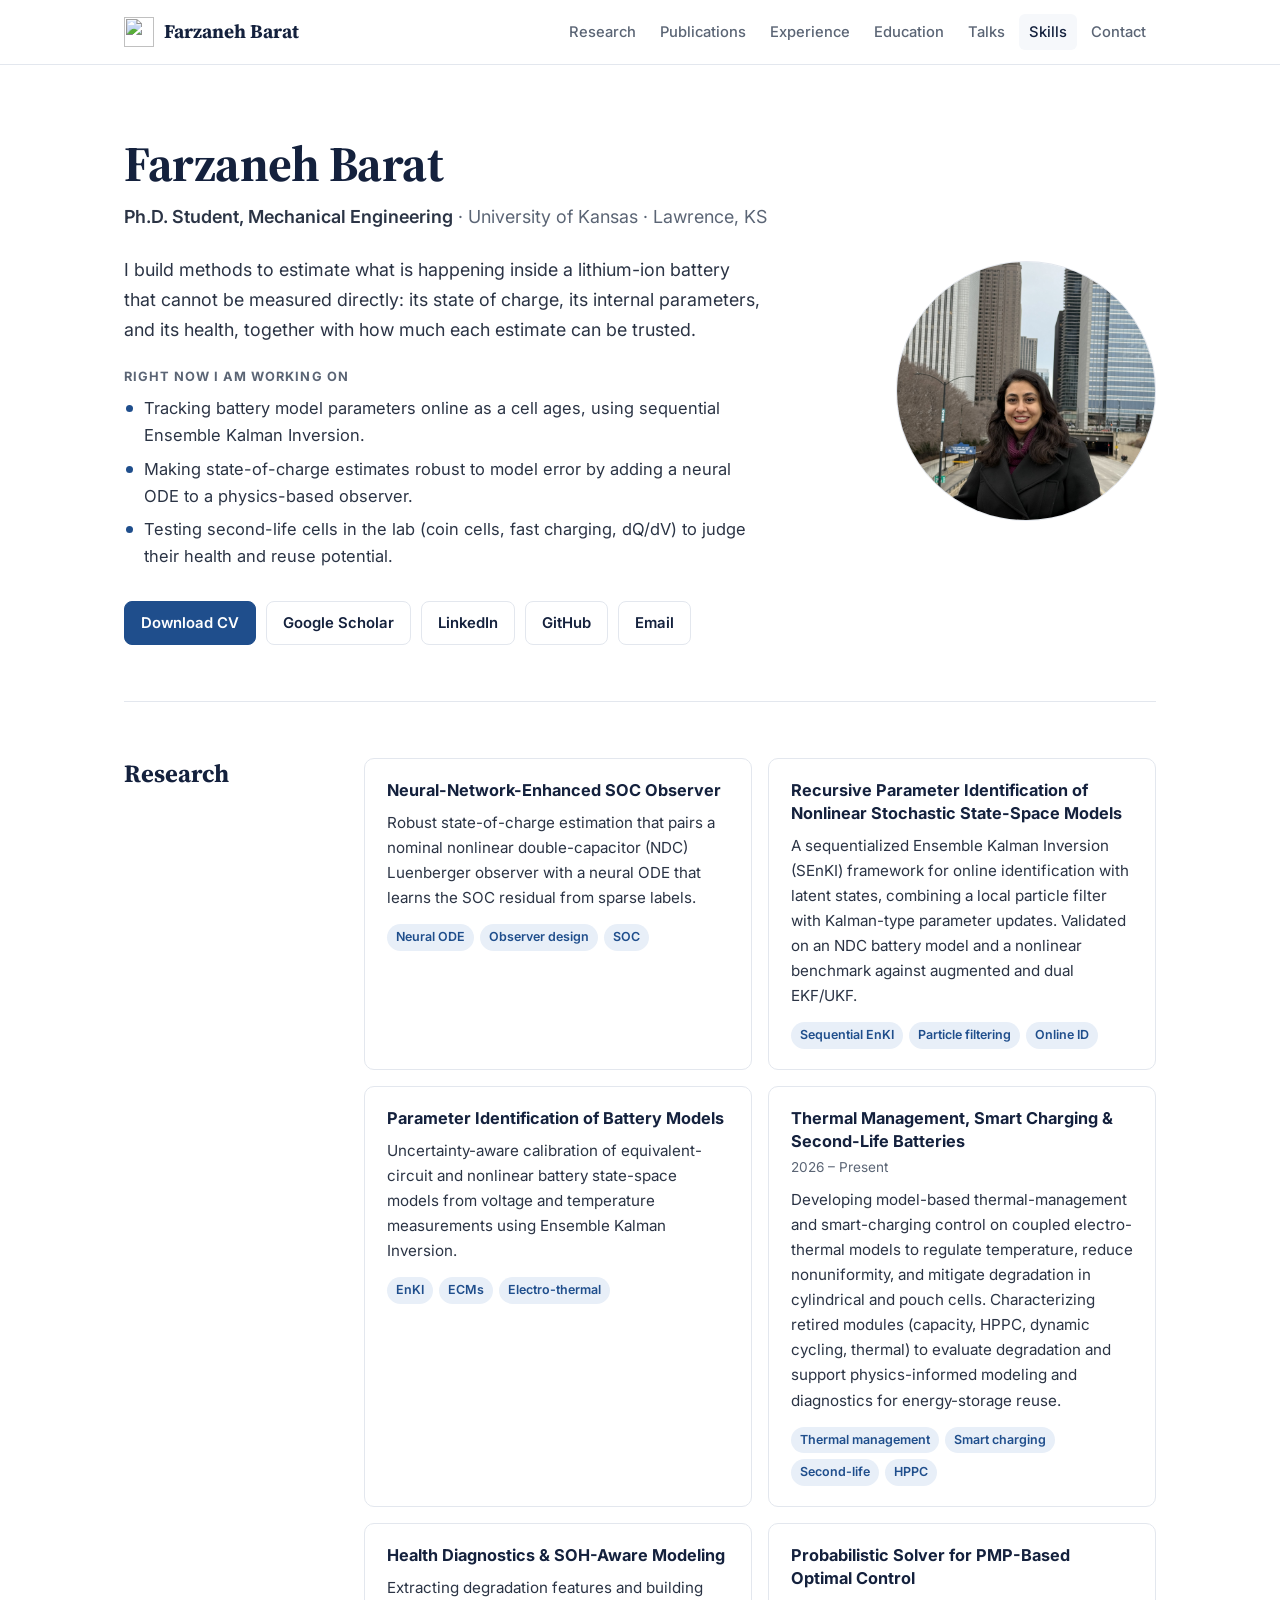
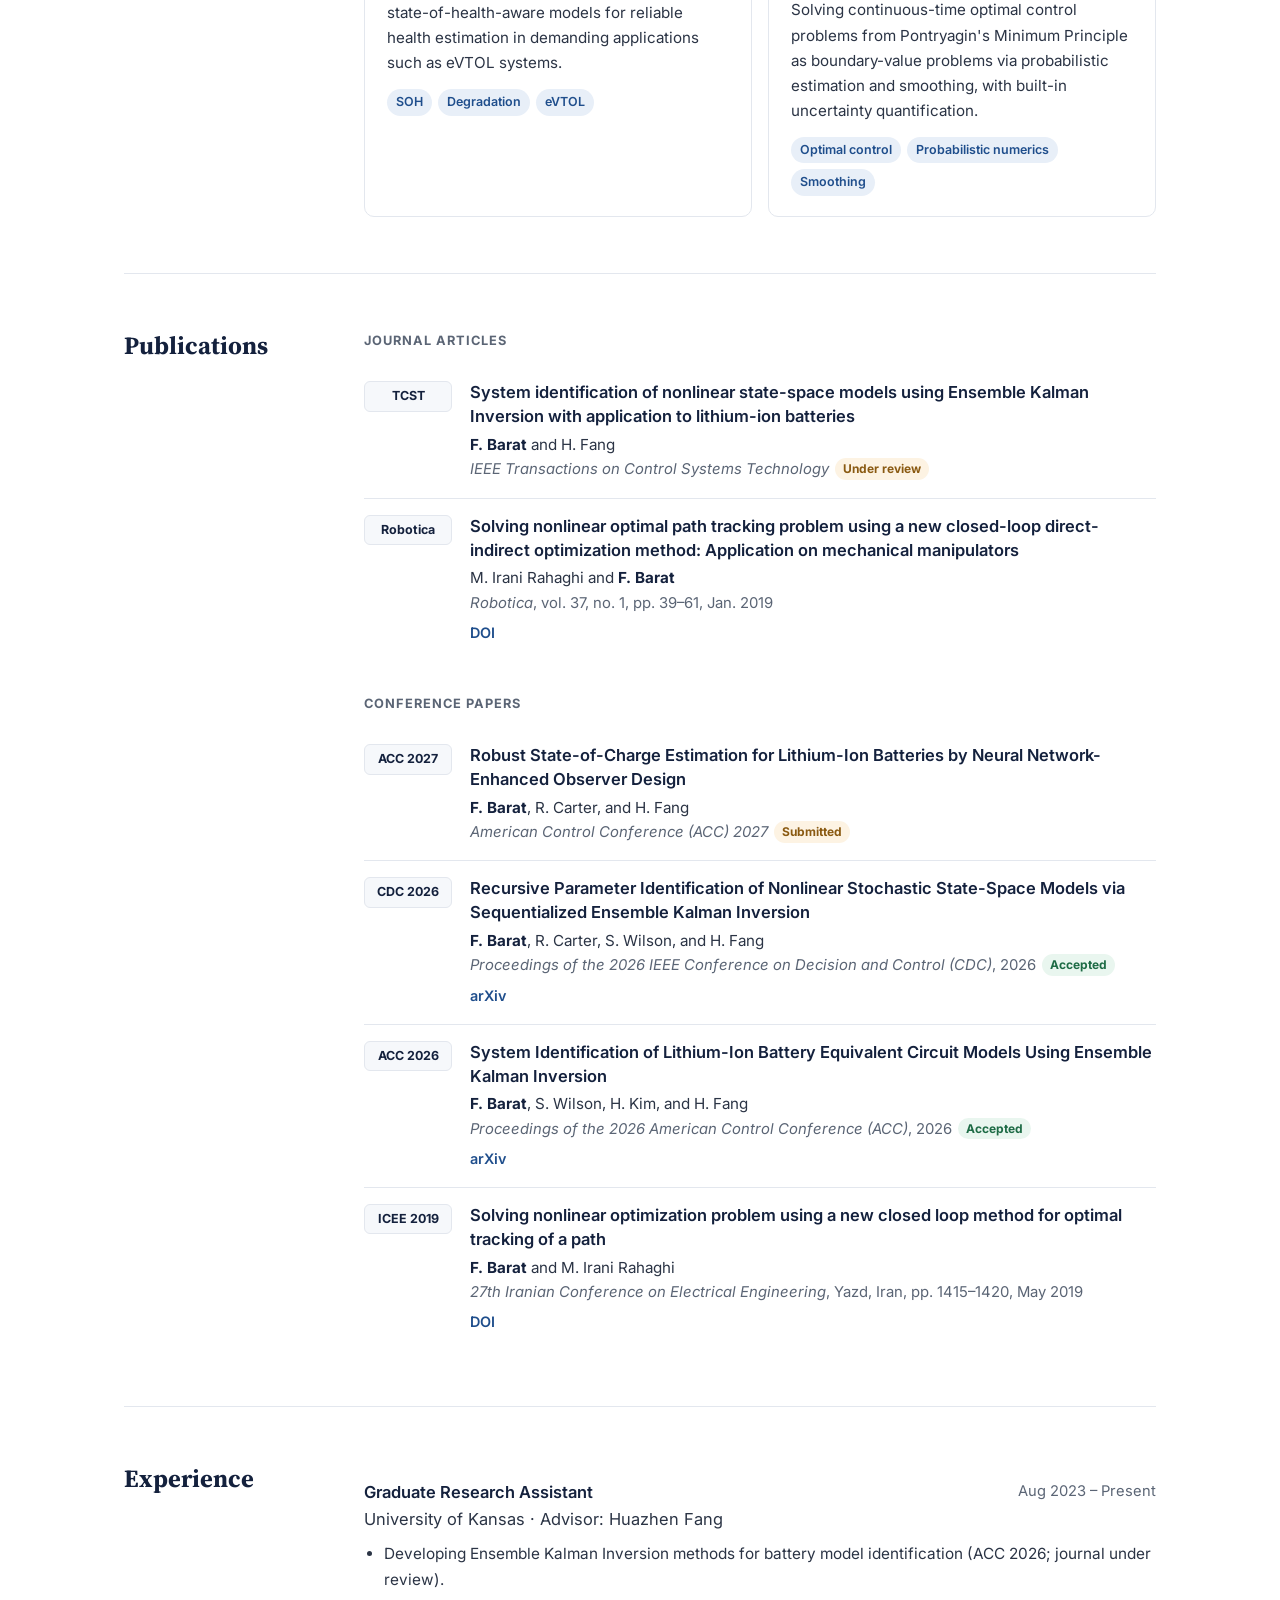
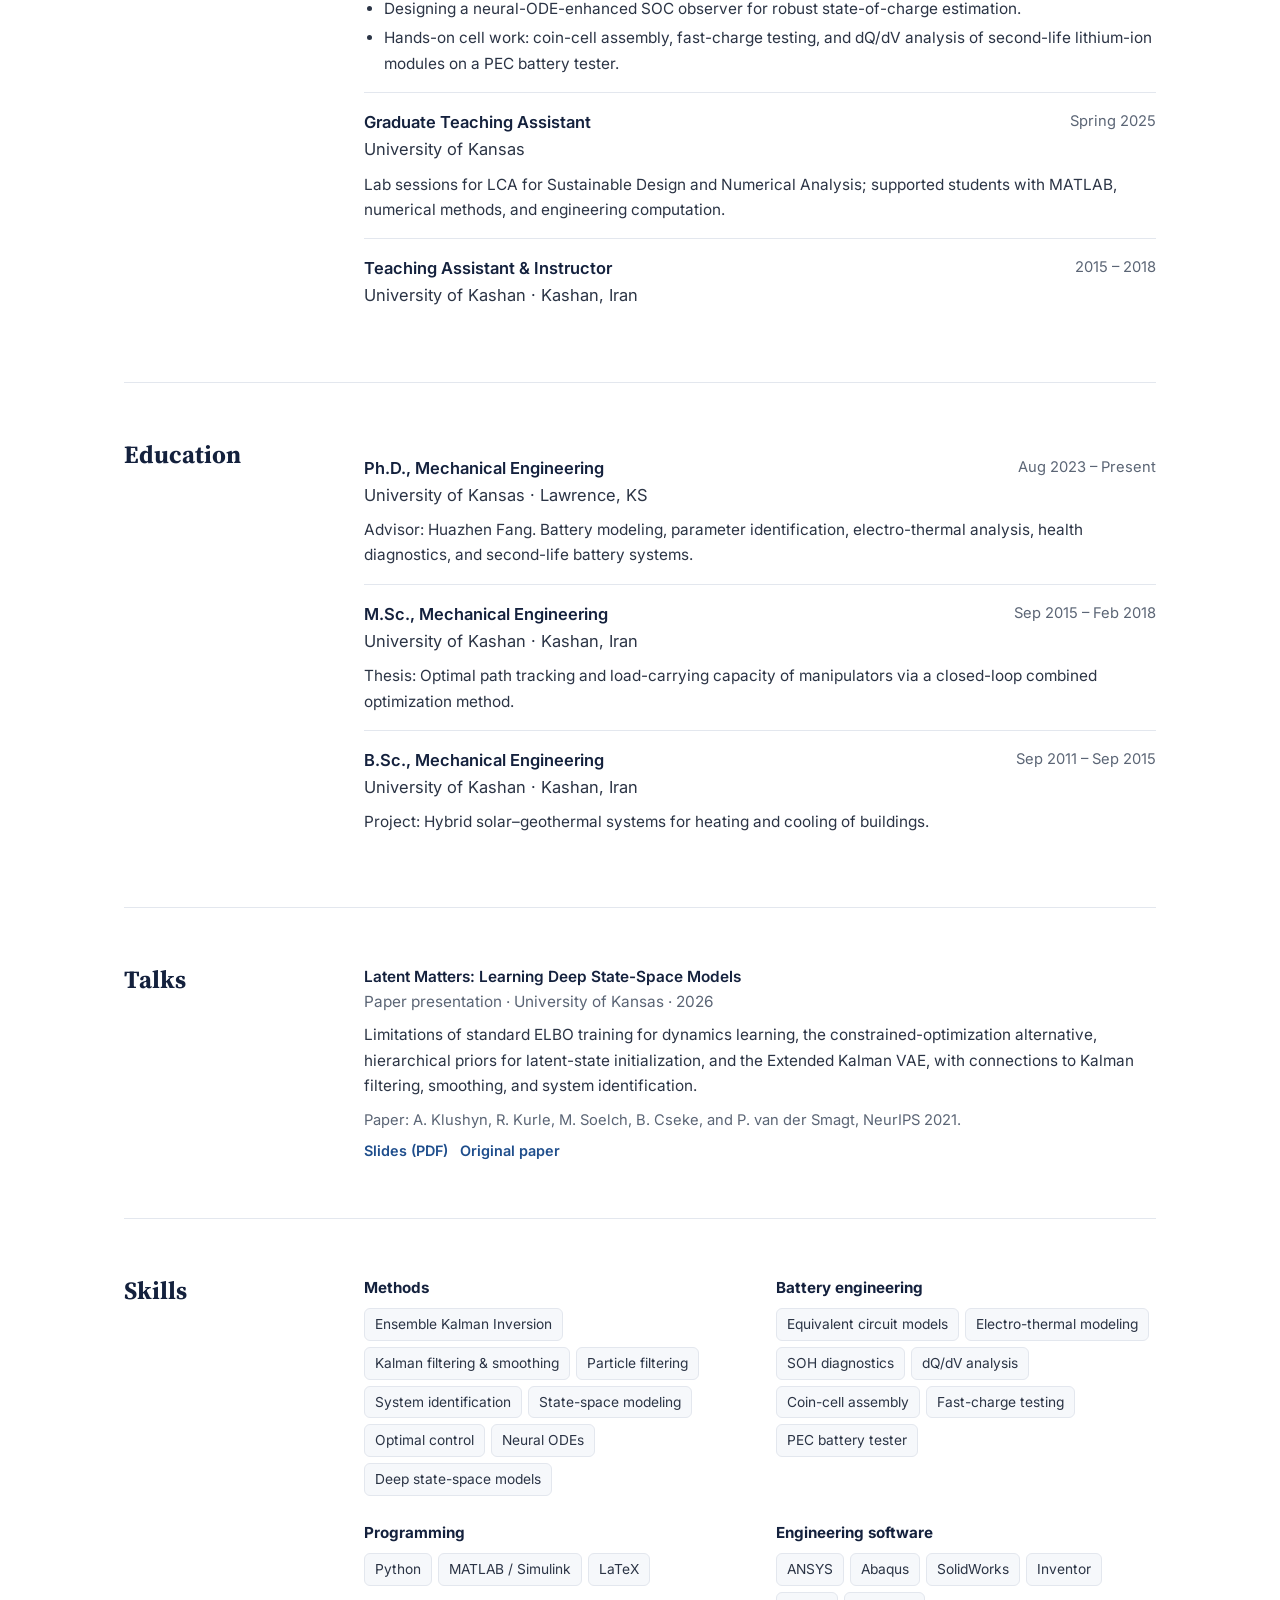
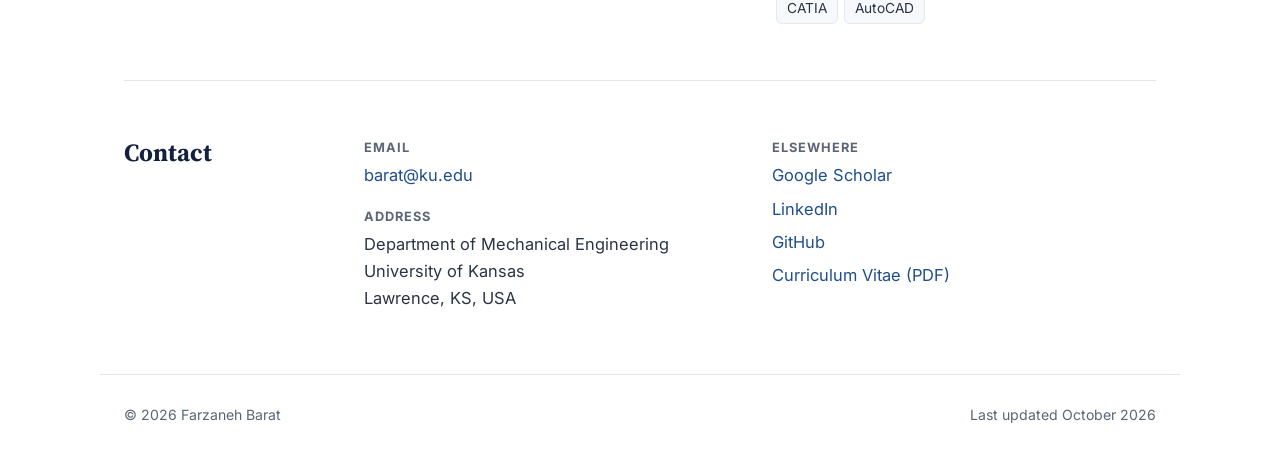
==== index.html @ 55ed9ac3 "Update index.html" ====
<!DOCTYPE html>
<html lang="en">
<head>
  <meta charset="UTF-8" />
  <meta name="viewport" content="width=device-width, initial-scale=1.0" />
  <title>Farzaneh Barat | Battery Modeling & Probabilistic Estimation</title>
  <meta name="description" content="Farzaneh Barat is a Ph.D. student in Mechanical Engineering at the University of Kansas working on uncertainty-aware modeling, parameter identification, and health diagnostics for lithium-ion batteries." />
  <link rel="canonical" href="https://farzanehbarat.github.io/" />
  <link rel="icon" type="image/svg+xml" href="assets/logo.svg" />
  <link rel="apple-touch-icon" href="assets/logo.svg" />

  <!-- Social preview (LinkedIn, Slack, email) -->
  <meta property="og:type" content="profile" />
  <meta property="og:title" content="Farzaneh Barat | Battery Modeling & Probabilistic Estimation" />
  <meta property="og:description" content="Ph.D. student at the University of Kansas: uncertainty-aware modeling, identification, and diagnostics for lithium-ion batteries." />
  <meta property="og:url" content="https://farzanehbarat.github.io/" />
  <meta property="og:image" content="https://farzanehbarat.github.io/assets/profile.jpg" />

  <link rel="preconnect" href="https://fonts.googleapis.com" />
  <link rel="preconnect" href="https://fonts.gstatic.com" crossorigin />
  <link href="https://fonts.googleapis.com/css2?family=Inter:wght@400;500;600;700&family=Source+Serif+4:opsz,wght@8..60,500;8..60,600;8..60,700&display=swap" rel="stylesheet" />

  <style>
    :root {
      --ink: #14213d;
      --text: #2b3445;
      --muted: #5b6575;
      --accent: #1f4e8c;
      --accent-soft: #e8eff8;
      --line: #e3e7ee;
      --soft: #f6f8fb;
      --bg: #ffffff;
      --serif: "Source Serif 4", Georgia, "Times New Roman", serif;
      --sans: "Inter", -apple-system, "Segoe UI", Roboto, Arial, sans-serif;
      --max: 1080px;
    }

    * { box-sizing: border-box; margin: 0; padding: 0; }
    html { scroll-behavior: smooth; scroll-padding-top: 76px; }
    body {
      font-family: var(--sans);
      font-size: 16.5px;
      line-height: 1.65;
      color: var(--text);
      background: var(--bg);
      -webkit-font-smoothing: antialiased;
    }
    a { color: var(--accent); text-decoration: none; }
    a:hover { text-decoration: underline; text-underline-offset: 3px; }
    img { max-width: 100%; display: block; }

    .skip-link {
      position: absolute; left: -999px; top: 8px;
      background: var(--ink); color: #fff; padding: 8px 12px; border-radius: 6px; z-index: 2000;
    }
    .skip-link:focus { left: 8px; }

    /* ---------- Header ---------- */
    .site-header {
      position: sticky; top: 0; z-index: 1000;
      background: rgba(255, 255, 255, 0.94);
      backdrop-filter: blur(8px);
      border-bottom: 1px solid var(--line);
    }
    .navbar {
      max-width: var(--max); margin: 0 auto; padding: 14px 24px;
      display: flex; align-items: center; justify-content: space-between; gap: 24px;
    }
    .brand {
      font-family: var(--serif); font-weight: 700; font-size: 1.2rem;
      color: var(--ink); white-space: nowrap;
      display: inline-flex; align-items: center; gap: 10px;
    }
    .brand:hover { text-decoration: none; }
    .nav-links { display: flex; gap: 4px; list-style: none; }
    .nav-links a {
      display: block; padding: 6px 10px; border-radius: 6px;
      color: var(--muted); font-size: 0.92rem; font-weight: 500;
    }
    .nav-links a:hover, .nav-links a.active {
      color: var(--ink); background: var(--soft); text-decoration: none;
    }

    main { max-width: var(--max); margin: 0 auto; padding: 0 24px; }

    /* ---------- Hero ---------- */
    .hero {
      display: grid; grid-template-columns: 1fr 260px; gap: 56px;
      align-items: center; padding: 72px 0 56px;
    }
    .status {
      display: inline-flex; align-items: center; gap: 8px;
      font-size: 0.85rem; font-weight: 600; color: #1d6b45;
      background: #e9f6ef; padding: 5px 12px; border-radius: 999px; margin-bottom: 20px;
    }
    .status::before {
      content: ""; width: 7px; height: 7px; border-radius: 50%; background: #2f9e64;
    }
    .hero h1 {
      font-family: var(--serif); font-size: 3.1rem; line-height: 1.1;
      color: var(--ink); font-weight: 700; letter-spacing: -0.01em;
    }
    .hero .role {
      font-size: 1.12rem; color: var(--muted); margin: 10px 0 24px;
    }
    .hero .role strong { color: var(--text); font-weight: 600; }
    .hero .lead { font-size: 1.12rem; color: var(--text); max-width: 640px; }
    .hero .lead + .lead { margin-top: 12px; }
    .now-label { margin-top: 22px; font-size: 0.8rem; font-weight: 700; text-transform: uppercase; letter-spacing: 0.08em; color: var(--muted); }
    .now { list-style: none; margin-top: 8px; max-width: 640px; }
    .now li { position: relative; padding-left: 20px; margin-top: 6px; }
    .now li::before { content: ""; position: absolute; left: 2px; top: 0.62em; width: 7px; height: 7px; border-radius: 50%; background: var(--accent); }

    .actions { display: flex; flex-wrap: wrap; gap: 10px; margin-top: 30px; }
    .btn {
      display: inline-flex; align-items: center; gap: 6px;
      padding: 9px 16px; border-radius: 8px; font-size: 0.93rem; font-weight: 600;
      border: 1px solid var(--line); color: var(--ink); background: #fff;
      transition: border-color .15s ease, background .15s ease;
    }
    .btn:hover { border-color: var(--accent); text-decoration: none; }
    .btn.primary { background: var(--accent); border-color: var(--accent); color: #fff; }
    .btn.primary:hover { background: #183f73; }

    .portrait img {
      width: 260px; height: 260px; object-fit: cover; border-radius: 50%;
      background: var(--soft); border: 1px solid var(--line);
    }

    /* ---------- Highlights (recruiter strip) ---------- */
    .highlights {
      display: grid; grid-template-columns: repeat(4, 1fr);
      border: 1px solid var(--line); border-radius: 12px; overflow: hidden;
      margin-bottom: 24px;
    }
    .highlight { padding: 20px 22px; background: var(--soft); }
    .highlight + .highlight { border-left: 1px solid var(--line); }
    .highlight .big {
      font-family: var(--serif); font-size: 1.35rem; font-weight: 700; color: var(--ink); line-height: 1.25;
    }
    .highlight .small { font-size: 0.88rem; color: var(--muted); margin-top: 4px; }

    /* ---------- Sections ---------- */
    .section {
      display: grid; grid-template-columns: 200px 1fr; gap: 40px;
      padding: 56px 0; border-top: 1px solid var(--line);
    }
    .section > h2 {
      font-family: var(--serif); font-size: 1.55rem; color: var(--ink);
      font-weight: 700; line-height: 1.25; position: sticky; top: 90px; align-self: start;
    }
    .section h3 {
      font-size: 0.8rem; font-weight: 700; text-transform: uppercase; letter-spacing: 0.08em;
      color: var(--muted); margin: 32px 0 14px;
    }
    .section h3:first-child { margin-top: 0; }

    /* Research */
    .projects { display: grid; grid-template-columns: repeat(2, 1fr); gap: 16px; }
    .project {
      border: 1px solid var(--line); border-radius: 10px; padding: 20px 22px; background: #fff;
    }
    .project h4 { font-size: 1.02rem; color: var(--ink); line-height: 1.4; margin-bottom: 8px; }
    .project p { font-size: 0.95rem; color: var(--text); }
    .project p.project-date { font-size: 0.85rem; color: var(--muted); margin: -4px 0 8px; }
    .tags { display: flex; flex-wrap: wrap; gap: 6px; margin-top: 14px; }
    .tag {
      font-size: 0.78rem; font-weight: 600; color: var(--accent);
      background: var(--accent-soft); padding: 3px 9px; border-radius: 999px;
    }

    /* Publications */
    .pubs { list-style: none; }
    .pub {
      display: grid; grid-template-columns: 88px 1fr; gap: 18px;
      padding: 16px 0; border-bottom: 1px solid var(--line);
    }
    .pub:last-child { border-bottom: none; }
    .venue-chip {
      align-self: start; text-align: center; font-size: 0.78rem; font-weight: 700;
      color: var(--ink); border: 1px solid var(--line); border-radius: 6px; padding: 4px 6px;
      background: var(--soft);
    }
    .pub-title { font-weight: 600; color: var(--ink); line-height: 1.45; }
    .pub-authors { color: var(--text); font-size: 0.95rem; margin-top: 3px; }
    .pub-authors .me { font-weight: 700; color: var(--ink); }
    .pub-venue { color: var(--muted); font-size: 0.93rem; }
    .badge {
      display: inline-block; font-size: 0.75rem; font-weight: 700; padding: 1px 8px;
      border-radius: 999px; margin-left: 6px; vertical-align: 1px;
    }
    .badge.accepted { background: #e9f6ef; color: #1d6b45; }
    .badge.review { background: #fdf3e3; color: #8a5a12; }
    .pub-links { display: flex; flex-wrap: wrap; gap: 12px; margin-top: 6px; font-size: 0.9rem; font-weight: 600; }

    /* Timeline (experience / education) */
    .entry {
      display: grid; grid-template-columns: 1fr auto; gap: 4px 24px;
      padding: 16px 0; border-bottom: 1px solid var(--line);
    }
    .entry:last-child { border-bottom: none; }
    .entry-title { font-weight: 600; color: var(--ink); }
    .entry-org { color: var(--text); }
    .entry-date { color: var(--muted); font-size: 0.92rem; white-space: nowrap; text-align: right; }
    .entry-body { grid-column: 1 / -1; color: var(--text); font-size: 0.96rem; margin-top: 4px; }
    .entry-body ul { padding-left: 20px; }
    .entry-body li + li { margin-top: 4px; }

    /* Talks */
    .talk-title { font-weight: 600; color: var(--ink); }
    .talk-meta { color: var(--muted); font-size: 0.93rem; margin-bottom: 8px; }
    .talk p { font-size: 0.96rem; }
    .talk .ref { margin-top: 10px; color: var(--muted); font-size: 0.92rem; }

    /* Skills */
    .skill-groups { display: grid; grid-template-columns: repeat(2, 1fr); gap: 24px 32px; }
    .skill-groups h4 { font-size: 0.95rem; color: var(--ink); margin-bottom: 8px; }
    .chips { display: flex; flex-wrap: wrap; gap: 6px; }
    .chip {
      font-size: 0.86rem; padding: 4px 10px; border-radius: 6px;
      background: var(--soft); border: 1px solid var(--line); color: var(--text);
    }
    .awards { list-style: none; }
    .awards li { padding: 8px 0; border-bottom: 1px solid var(--line); display: flex; justify-content: space-between; gap: 16px; }
    .awards li:last-child { border-bottom: none; }
    .awards .yr { color: var(--muted); font-size: 0.92rem; white-space: nowrap; }

    /* Contact */
    .contact-grid { display: grid; grid-template-columns: repeat(2, 1fr); gap: 24px; }
    .contact-grid p { margin-bottom: 6px; }
    .label { font-size: 0.8rem; font-weight: 700; text-transform: uppercase; letter-spacing: 0.08em; color: var(--muted); display: block; margin-bottom: 4px; }

    .site-footer {
      max-width: var(--max); margin: 0 auto; padding: 28px 24px 40px;
      border-top: 1px solid var(--line); color: var(--muted); font-size: 0.88rem;
      display: flex; justify-content: space-between; flex-wrap: wrap; gap: 8px;
    }

    /* ---------- Responsive ---------- */
    @media (max-width: 900px) {
      .hero { grid-template-columns: 1fr; gap: 28px; padding: 44px 0 36px; }
      .portrait { order: -1; }
      .portrait img { width: 150px; height: 150px; }
      .hero h1 { font-size: 2.4rem; }
      .highlights { grid-template-columns: repeat(2, 1fr); }
      .highlight:nth-child(3) { border-left: none; }
      .highlight:nth-child(n+3) { border-top: 1px solid var(--line); }
      .section { grid-template-columns: 1fr; gap: 20px; padding: 44px 0; }
      .section > h2 { position: static; }
      .projects, .skill-groups, .contact-grid { grid-template-columns: 1fr; }
    }
    @media (max-width: 720px) {
      .navbar { flex-direction: column; align-items: flex-start; gap: 8px; padding: 12px 16px; }
      .nav-links { width: 100%; overflow-x: auto; scrollbar-width: none; }
      .nav-links::-webkit-scrollbar { display: none; }
      .nav-links a { white-space: nowrap; }
      main { padding: 0 16px; }
      html { scroll-padding-top: 110px; }
      .pub { grid-template-columns: 1fr; gap: 6px; }
      .venue-chip { justify-self: start; }
      .entry { grid-template-columns: 1fr; }
      .entry-date { text-align: left; }
      .highlights { grid-template-columns: 1fr; }
      .highlight + .highlight { border-left: none; border-top: 1px solid var(--line); }
    }

    @media print {
      .site-header, .actions, .skip-link { display: none; }
      .section > h2 { position: static; }
      body { font-size: 12pt; }
    }
  </style>

  <script type="application/ld+json">
  {
    "@context": "https://schema.org",
    "@type": "Person",
    "name": "Farzaneh Barat",
    "jobTitle": "Ph.D. Student in Mechanical Engineering",
    "affiliation": { "@type": "CollegeOrUniversity", "name": "University of Kansas" },
    "url": "https://farzanehbarat.github.io/",
    "email": "barat@ku.edu",
    "image": "https://farzanehbarat.github.io/assets/profile.jpg",
    "sameAs": [
      "https://github.com/farzanehbarat",
      "https://www.linkedin.com/in/farzaneh-barat-59b69525b/",
      "https://scholar.google.com/citations?hl=en&user=KrAn6_gAAAAJ"
    ],
    "knowsAbout": [
      "Lithium-ion battery modeling",
      "Parameter identification",
      "Ensemble Kalman Inversion",
      "State-space models",
      "Neural ODEs",
      "State-of-charge estimation",
      "Electro-thermal analysis",
      "Battery health diagnostics",
      "Second-life battery systems"
    ]
  }
  </script>
</head>

<body>
  <a class="skip-link" href="#main">Skip to content</a>

  <header class="site-header">
    <nav class="navbar" aria-label="Main">
      <a class="brand" href="#top"><img src="assets/logo.svg" alt="" width="30" height="30" /><span>Farzaneh Barat</span></a>
      <ul class="nav-links">
        <li><a href="#research">Research</a></li>
        <li><a href="#publications">Publications</a></li>
        <li><a href="#experience">Experience</a></li>
        <li><a href="#education">Education</a></li>
        <li><a href="#talks">Talks</a></li>
        <li><a href="#skills">Skills</a></li>
        <li><a href="#contact">Contact</a></li>
      </ul>
    </nav>
  </header>

  <main id="main">

    <!-- ================= HERO ================= -->
    <section class="hero" id="top">
      <div>

        <h1>Farzaneh Barat</h1>
        <p class="role">
          <strong>Ph.D. Student, Mechanical Engineering</strong> · University of Kansas · Lawrence, KS
        </p>

        <p class="lead">
          I build methods to estimate what is happening inside a lithium-ion battery that
          cannot be measured directly: its state of charge, its internal parameters, and its
          health, together with how much each estimate can be trusted.
        </p>
        <p class="now-label">Right now I am working on</p>
        <ul class="now">
          <li>Tracking battery model parameters online as a cell ages, using sequential Ensemble Kalman Inversion.</li>
          <li>Making state-of-charge estimates robust to model error by adding a neural ODE to a physics-based observer.</li>
          <li>Testing second-life cells in the lab (coin cells, fast charging, dQ/dV) to judge their health and reuse potential.</li>
        </ul>

        <div class="actions">
          <a class="btn primary" href="assets/CV.pdf" target="_blank" rel="noopener">Download CV</a>
          <a class="btn" href="https://scholar.google.com/citations?hl=en&user=KrAn6_gAAAAJ" target="_blank" rel="noopener">Google Scholar</a>
          <a class="btn" href="https://www.linkedin.com/in/farzaneh-barat-59b69525b/" target="_blank" rel="noopener">LinkedIn</a>
          <a class="btn" href="https://github.com/farzanehbarat" target="_blank" rel="noopener">GitHub</a>
          <a class="btn" href="mailto:barat@ku.edu">Email</a>
        </div>
      </div>

      <div class="portrait">
        <img src="assets/profile.jpg" alt="Portrait of Farzaneh Barat" width="260" height="260" />
      </div>
    </section>

    <!-- ================= RESEARCH ================= -->
    <section class="section" id="research">
      <h2>Research</h2>
      <div class="projects">
          <article class="project">
            <h4>Neural-Network-Enhanced SOC Observer</h4>
            <p>Robust state-of-charge estimation that pairs a nominal nonlinear double-capacitor (NDC) Luenberger observer with a neural ODE that learns the SOC residual from sparse labels.</p>
            <div class="tags"><span class="tag">Neural ODE</span><span class="tag">Observer design</span><span class="tag">SOC</span></div>
          </article>

          <article class="project">
            <h4>Recursive Parameter Identification of Nonlinear Stochastic State-Space Models</h4>
            <p>A sequentialized Ensemble Kalman Inversion (SEnKI) framework for online identification with latent states, combining a local particle filter with Kalman-type parameter updates. Validated on an NDC battery model and a nonlinear benchmark against augmented and dual EKF/UKF.</p>
            <div class="tags"><span class="tag">Sequential EnKI</span><span class="tag">Particle filtering</span><span class="tag">Online ID</span></div>
          </article>

          <article class="project">
            <h4>Parameter Identification of Battery Models</h4>
            <p>Uncertainty-aware calibration of equivalent-circuit and nonlinear battery state-space models from voltage and temperature measurements using Ensemble Kalman Inversion.</p>
            <div class="tags"><span class="tag">EnKI</span><span class="tag">ECMs</span><span class="tag">Electro-thermal</span></div>
          </article>

          <article class="project">
            <h4>Thermal Management, Smart Charging &amp; Second-Life Batteries</h4>
            <p class="project-date">2026 – Present</p>
            <p>Developing model-based thermal-management and smart-charging control on coupled electro-thermal models to regulate temperature, reduce nonuniformity, and mitigate degradation in cylindrical and pouch cells. Characterizing retired modules (capacity, HPPC, dynamic cycling, thermal) to evaluate degradation and support physics-informed modeling and diagnostics for energy-storage reuse.</p>
            <div class="tags"><span class="tag">Thermal management</span><span class="tag">Smart charging</span><span class="tag">Second-life</span><span class="tag">HPPC</span></div>
          </article>

          <article class="project">
            <h4>Health Diagnostics &amp; SOH-Aware Modeling</h4>
            <p>Extracting degradation features and building state-of-health-aware models for reliable health estimation in demanding applications such as eVTOL systems.</p>
            <div class="tags"><span class="tag">SOH</span><span class="tag">Degradation</span><span class="tag">eVTOL</span></div>
          </article>

          <article class="project">
            <h4>Probabilistic Solver for PMP-Based Optimal Control</h4>
            <p>Solving continuous-time optimal control problems from Pontryagin's Minimum Principle as boundary-value problems via probabilistic estimation and smoothing, with built-in uncertainty quantification.</p>
            <div class="tags"><span class="tag">Optimal control</span><span class="tag">Probabilistic numerics</span><span class="tag">Smoothing</span></div>
          </article>
      </div>
    </section>

    <!-- ================= PUBLICATIONS ================= -->
    <section class="section" id="publications">
      <h2>Publications</h2>
      <div>
        <h3>Journal articles</h3>
        <ol class="pubs">
          <li class="pub">
            <span class="venue-chip">TCST</span>
            <div>
              <p class="pub-title">System identification of nonlinear state-space models using Ensemble Kalman Inversion with application to lithium-ion batteries</p>
              <p class="pub-authors"><span class="me">F. Barat</span> and H. Fang</p>
              <p class="pub-venue"><em>IEEE Transactions on Control Systems Technology</em><span class="badge review">Under review</span></p>
            </div>
          </li>
          <li class="pub">
            <span class="venue-chip">Robotica</span>
            <div>
              <p class="pub-title">Solving nonlinear optimal path tracking problem using a new closed-loop direct-indirect optimization method: Application on mechanical manipulators</p>
              <p class="pub-authors">M. Irani Rahaghi and <span class="me">F. Barat</span></p>
              <p class="pub-venue"><em>Robotica</em>, vol. 37, no. 1, pp. 39–61, Jan. 2019</p>
              <div class="pub-links"><a href="https://doi.org/10.1017/S0263574718000851" target="_blank" rel="noopener">DOI</a></div>
            </div>
          </li>
        </ol>

        <h3>Conference papers</h3>
        <ol class="pubs">
          <li class="pub">
            <span class="venue-chip">ACC 2027</span>
            <div>
              <p class="pub-title">Robust State-of-Charge Estimation for Lithium-Ion Batteries by Neural Network-Enhanced Observer Design</p>
              <p class="pub-authors"><span class="me">F. Barat</span>, R. Carter, and H. Fang</p>
              <p class="pub-venue"><em>American Control Conference (ACC) 2027</em><span class="badge review">Submitted</span></p>
            </div>
          </li>
          <li class="pub">
            <span class="venue-chip">CDC 2026</span>
            <div>
              <p class="pub-title">Recursive Parameter Identification of Nonlinear Stochastic State-Space Models via Sequentialized Ensemble Kalman Inversion</p>
              <p class="pub-authors"><span class="me">F. Barat</span>, R. Carter, S. Wilson, and H. Fang</p>
              <p class="pub-venue"><em>Proceedings of the 2026 IEEE Conference on Decision and Control (CDC)</em>, 2026<span class="badge accepted">Accepted</span></p>
              <div class="pub-links"><a href="https://arxiv.org/abs/2609.22704" target="_blank" rel="noopener">arXiv</a></div>
            </div>
          </li>
          <li class="pub">
            <span class="venue-chip">ACC 2026</span>
            <div>
              <p class="pub-title">System Identification of Lithium-Ion Battery Equivalent Circuit Models Using Ensemble Kalman Inversion</p>
              <p class="pub-authors"><span class="me">F. Barat</span>, S. Wilson, H. Kim, and H. Fang</p>
              <p class="pub-venue"><em>Proceedings of the 2026 American Control Conference (ACC)</em>, 2026<span class="badge accepted">Accepted</span></p>
              <div class="pub-links"><a href="https://arxiv.org/abs/2604.10813" target="_blank" rel="noopener">arXiv</a></div>
            </div>
          </li>
          <li class="pub">
            <span class="venue-chip">ICEE 2019</span>
            <div>
              <p class="pub-title">Solving nonlinear optimization problem using a new closed loop method for optimal tracking of a path</p>
              <p class="pub-authors"><span class="me">F. Barat</span> and M. Irani Rahaghi</p>
              <p class="pub-venue"><em>27th Iranian Conference on Electrical Engineering</em>, Yazd, Iran, pp. 1415–1420, May 2019</p>
              <div class="pub-links"><a href="https://doi.org/10.1109/KBEI.2019.8734913" target="_blank" rel="noopener">DOI</a></div>
            </div>
          </li>
        </ol>
      </div>
    </section>

    <!-- ================= EXPERIENCE ================= -->
    <section class="section" id="experience">
      <h2>Experience</h2>
      <div>
        <div class="entry">
          <div>
            <p class="entry-title">Graduate Research Assistant</p>
            <p class="entry-org">University of Kansas · Advisor: Huazhen Fang</p>
          </div>
          <p class="entry-date">Aug 2023 – Present</p>
          <div class="entry-body">
            <ul>
              <li>Developing Ensemble Kalman Inversion methods for battery model identification (ACC 2026; journal under review).</li>
              <li>Designing a neural-ODE-enhanced SOC observer for robust state-of-charge estimation.</li>
              <li>Hands-on cell work: coin-cell assembly, fast-charge testing, and dQ/dV analysis of second-life lithium-ion modules on a PEC battery tester.</li>
            </ul>
          </div>
        </div>

        <div class="entry">
          <div>
            <p class="entry-title">Graduate Teaching Assistant</p>
            <p class="entry-org">University of Kansas</p>
          </div>
          <p class="entry-date">Spring 2025</p>
          <div class="entry-body">Lab sessions for LCA for Sustainable Design and Numerical Analysis; supported students with MATLAB, numerical methods, and engineering computation.</div>
        </div>

        <div class="entry">
          <div>
            <p class="entry-title">Teaching Assistant &amp; Instructor</p>
            <p class="entry-org">University of Kashan · Kashan, Iran</p>
          </div>
          <p class="entry-date">2015 – 2018</p>
        </div>
      </div>
    </section>

    <!-- ================= EDUCATION ================= -->
    <section class="section" id="education">
      <h2>Education</h2>
      <div>
        <div class="entry">
          <div>
            <p class="entry-title">Ph.D., Mechanical Engineering</p>
            <p class="entry-org">University of Kansas · Lawrence, KS</p>
          </div>
          <p class="entry-date">Aug 2023 – Present</p>
          <div class="entry-body">Advisor: Huazhen Fang. Battery modeling, parameter identification, electro-thermal analysis, health diagnostics, and second-life battery systems.</div>
        </div>

        <div class="entry">
          <div>
            <p class="entry-title">M.Sc., Mechanical Engineering</p>
            <p class="entry-org">University of Kashan · Kashan, Iran</p>
          </div>
          <p class="entry-date">Sep 2015 – Feb 2018</p>
          <div class="entry-body">Thesis: Optimal path tracking and load-carrying capacity of manipulators via a closed-loop combined optimization method.</div>
        </div>

        <div class="entry">
          <div>
            <p class="entry-title">B.Sc., Mechanical Engineering</p>
            <p class="entry-org">University of Kashan · Kashan, Iran</p>
          </div>
          <p class="entry-date">Sep 2011 – Sep 2015</p>
          <div class="entry-body">Project: Hybrid solar–geothermal systems for heating and cooling of buildings.</div>
        </div>
      </div>
    </section>

    <!-- ================= TALKS ================= -->
    <section class="section" id="talks">
      <h2>Talks</h2>
      <div class="talk">
        <p class="talk-title">Latent Matters: Learning Deep State-Space Models</p>
        <p class="talk-meta">Paper presentation · University of Kansas · 2026</p>
        <p>Limitations of standard ELBO training for dynamics learning, the constrained-optimization alternative, hierarchical priors for latent-state initialization, and the Extended Kalman VAE, with connections to Kalman filtering, smoothing, and system identification.</p>
        <p class="ref">Paper: A. Klushyn, R. Kurle, M. Soelch, B. Cseke, and P. van der Smagt, NeurIPS 2021.</p>
        <div class="pub-links">
          <a href="assets/DSSM_Paper_Presentation.pdf" target="_blank" rel="noopener">Slides (PDF)</a>
          <a href="https://proceedings.neurips.cc/paper/2021/hash/54b2b21af94108d83c2a909d5b0a6a50-Abstract.html" target="_blank" rel="noopener">Original paper</a>
        </div>
      </div>
    </section>

    <!-- ================= SKILLS & AWARDS ================= -->
    <section class="section" id="skills">
      <h2>Skills</h2>
      <div>
        <div class="skill-groups">
          <div>
            <h4>Methods</h4>
            <div class="chips">
              <span class="chip">Ensemble Kalman Inversion</span>
              <span class="chip">Kalman filtering &amp; smoothing</span>
              <span class="chip">Particle filtering</span>
              <span class="chip">System identification</span>
              <span class="chip">State-space modeling</span>
              <span class="chip">Optimal control</span>
              <span class="chip">Neural ODEs</span>
              <span class="chip">Deep state-space models</span>
            </div>
          </div>
          <div>
            <h4>Battery engineering</h4>
            <div class="chips">
              <span class="chip">Equivalent circuit models</span>
              <span class="chip">Electro-thermal modeling</span>
              <span class="chip">SOH diagnostics</span>
              <span class="chip">dQ/dV analysis</span>
              <span class="chip">Coin-cell assembly</span>
              <span class="chip">Fast-charge testing</span>
              <span class="chip">PEC battery tester</span>
            </div>
          </div>
          <div>
            <h4>Programming</h4>
            <div class="chips">
              <span class="chip">Python</span>
              <span class="chip">MATLAB / Simulink</span>
              <span class="chip">LaTeX</span>
            </div>
          </div>
          <div>
            <h4>Engineering software</h4>
            <div class="chips">
              <span class="chip">ANSYS</span>
              <span class="chip">Abaqus</span>
              <span class="chip">SolidWorks</span>
              <span class="chip">Inventor</span>
              <span class="chip">CATIA</span>
              <span class="chip">AutoCAD</span>
            </div>
          </div>
        </div>
      </div>
    </section>

    <!-- ================= CONTACT ================= -->
    <section class="section" id="contact">
      <h2>Contact</h2>
      <div class="contact-grid">
        <div>
          <span class="label">Email</span>
          <p><a href="mailto:barat@ku.edu">barat@ku.edu</a></p>
          <span class="label" style="margin-top: 16px;">Address</span>
          <p>Department of Mechanical Engineering<br />University of Kansas<br />Lawrence, KS, USA</p>
        </div>
        <div>
          <span class="label">Elsewhere</span>
          <p><a href="https://scholar.google.com/citations?hl=en&user=KrAn6_gAAAAJ" target="_blank" rel="noopener">Google Scholar</a></p>
          <p><a href="https://www.linkedin.com/in/farzaneh-barat-59b69525b/" target="_blank" rel="noopener">LinkedIn</a></p>
          <p><a href="https://github.com/farzanehbarat" target="_blank" rel="noopener">GitHub</a></p>
          <p><a href="assets/CV.pdf" target="_blank" rel="noopener">Curriculum Vitae (PDF)</a></p>
        </div>
      </div>
    </section>

  </main>

  <footer class="site-footer">
    <span>© <span id="year">2026</span> Farzaneh Barat</span>
    <span>Last updated October 2026</span>
  </footer>

  <script>
    // Highlight the nav link of the section currently on screen
    (function () {
      var links = document.querySelectorAll(".nav-links a");
      var map = {};
      links.forEach(function (a) { map[a.getAttribute("href").slice(1)] = a; });
      if (!("IntersectionObserver" in window)) return;
      var observer = new IntersectionObserver(function (entries) {
        entries.forEach(function (entry) {
          if (entry.isIntersecting && map[entry.target.id]) {
            links.forEach(function (a) { a.classList.remove("active"); });
            map[entry.target.id].classList.add("active");
          }
        });
      }, { rootMargin: "-40% 0px -55% 0px" });
      document.querySelectorAll("main section[id]").forEach(function (s) { observer.observe(s); });
      document.getElementById("year").textContent = new Date().getFullYear();
    })();
  </script>
</body>
</html>
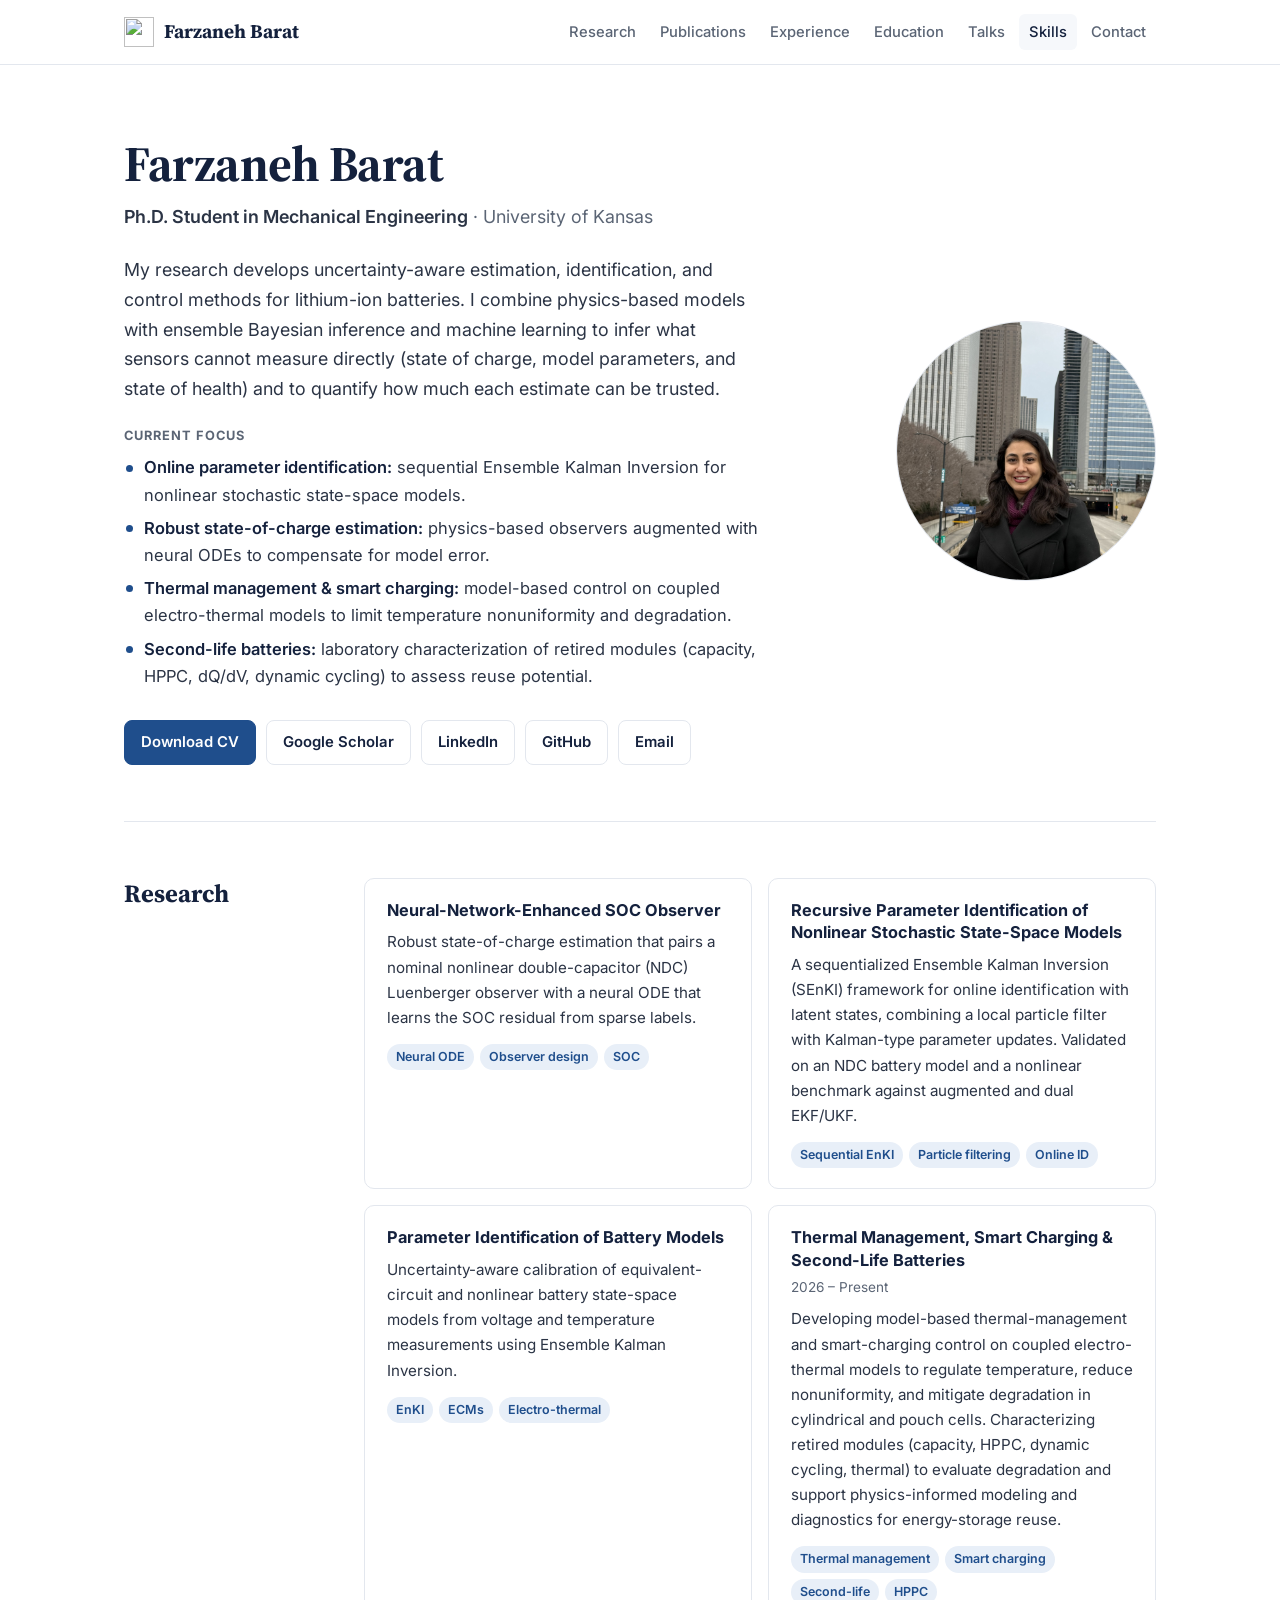
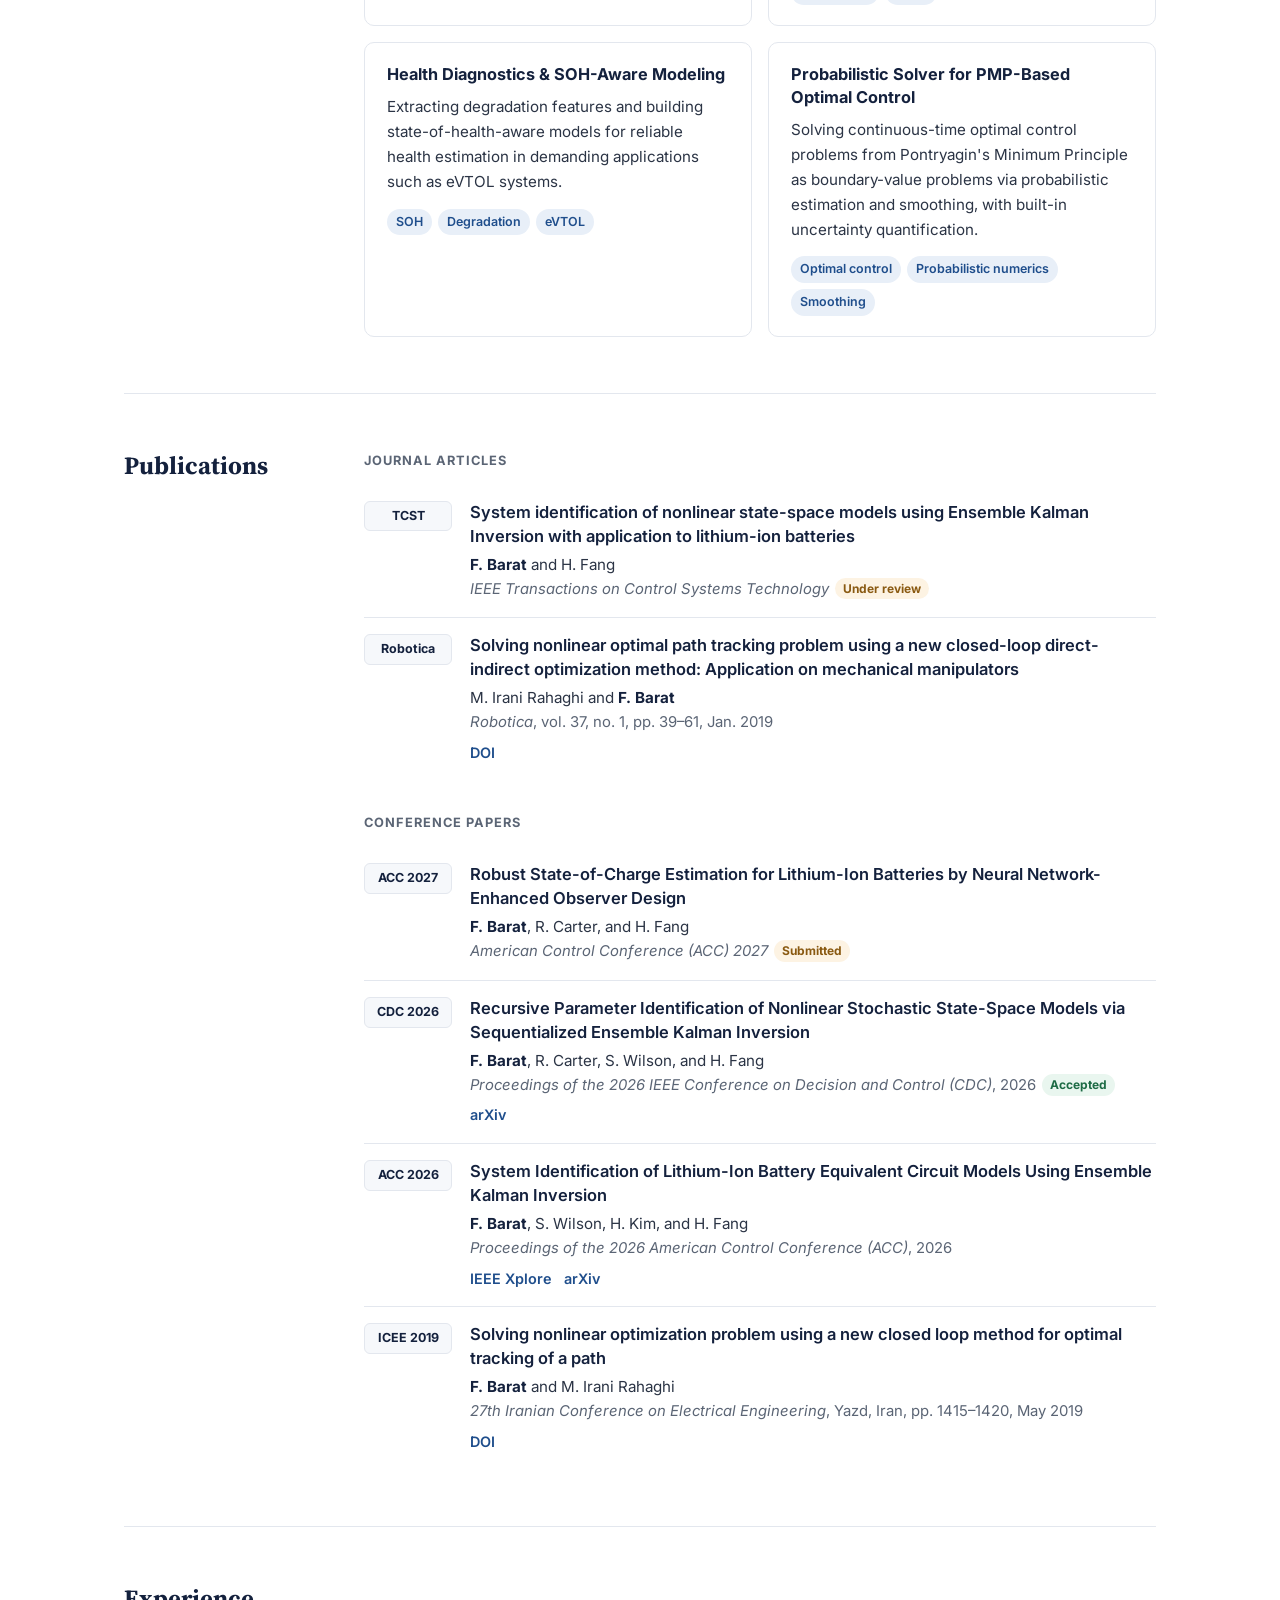
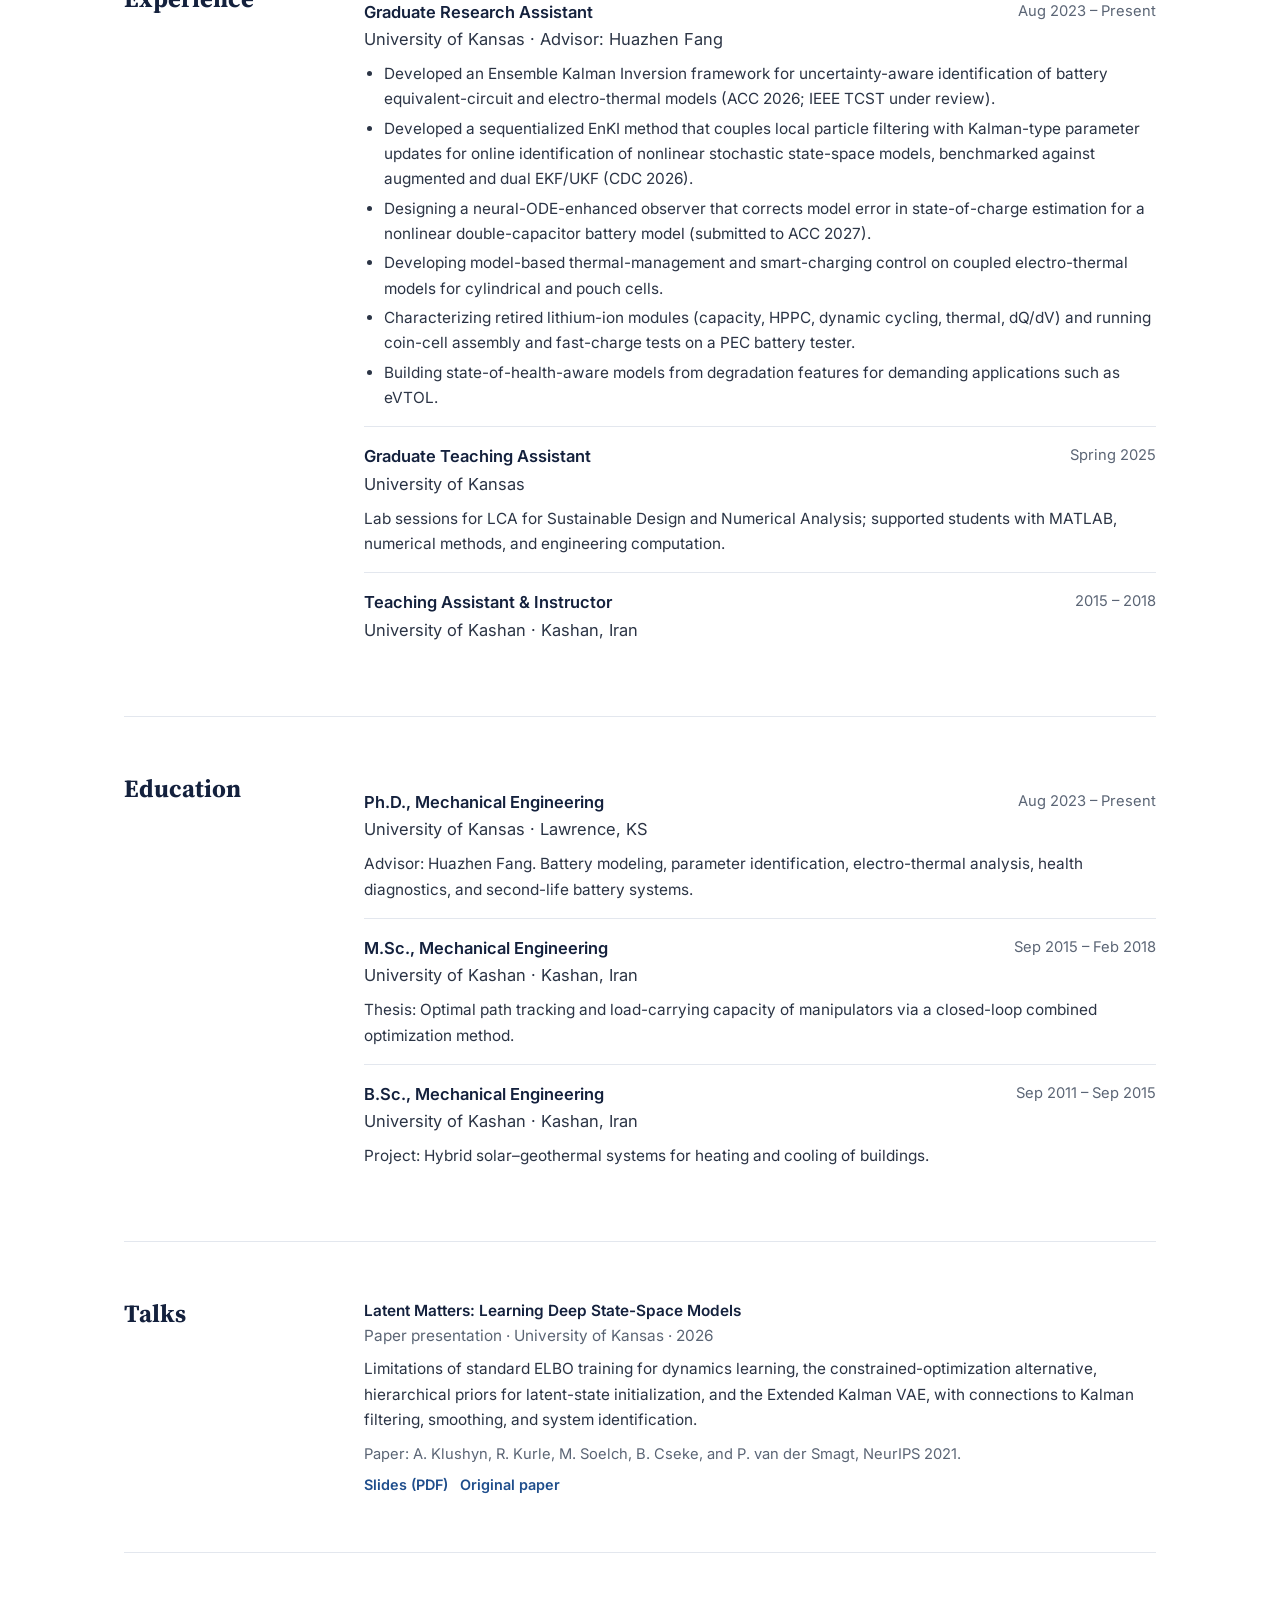
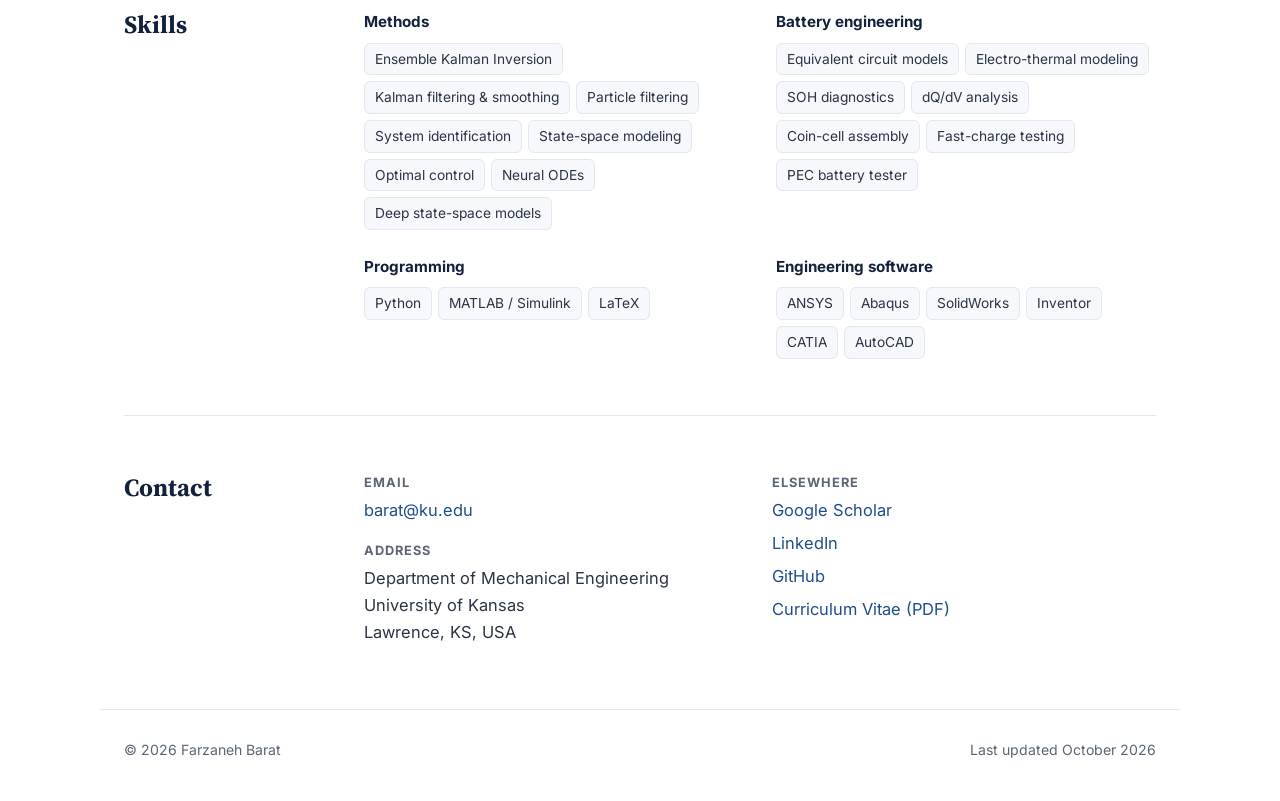
==== commit 6e71d0ae: "Update index.html" ====
--- a/index.html
+++ b/index.html
@@ -108,6 +108,7 @@
     .hero .lead + .lead { margin-top: 12px; }
     .now-label { margin-top: 22px; font-size: 0.8rem; font-weight: 700; text-transform: uppercase; letter-spacing: 0.08em; color: var(--muted); }
     .now { list-style: none; margin-top: 8px; max-width: 640px; }
+    .now li strong { color: var(--ink); font-weight: 600; }
     .now li { position: relative; padding-left: 20px; margin-top: 6px; }
     .now li::before { content: ""; position: absolute; left: 2px; top: 0.62em; width: 7px; height: 7px; border-radius: 50%; background: var(--accent); }
 
@@ -327,19 +328,22 @@
 
         <h1>Farzaneh Barat</h1>
         <p class="role">
-          <strong>Ph.D. Student, Mechanical Engineering</strong> · University of Kansas · Lawrence, KS
+          <strong>Ph.D. Student in Mechanical Engineering</strong> · University of Kansas
         </p>
 
         <p class="lead">
-          I build methods to estimate what is happening inside a lithium-ion battery that
-          cannot be measured directly: its state of charge, its internal parameters, and its
-          health, together with how much each estimate can be trusted.
+          My research develops uncertainty-aware estimation, identification, and control
+          methods for lithium-ion batteries. I combine physics-based models with ensemble
+          Bayesian inference and machine learning to infer what sensors cannot measure
+          directly (state of charge, model parameters, and state of health) and to
+          quantify how much each estimate can be trusted.
         </p>
-        <p class="now-label">Right now I am working on</p>
+        <p class="now-label">Current focus</p>
         <ul class="now">
-          <li>Tracking battery model parameters online as a cell ages, using sequential Ensemble Kalman Inversion.</li>
-          <li>Making state-of-charge estimates robust to model error by adding a neural ODE to a physics-based observer.</li>
-          <li>Testing second-life cells in the lab (coin cells, fast charging, dQ/dV) to judge their health and reuse potential.</li>
+          <li><strong>Online parameter identification:</strong> sequential Ensemble Kalman Inversion for nonlinear stochastic state-space models.</li>
+          <li><strong>Robust state-of-charge estimation:</strong> physics-based observers augmented with neural ODEs to compensate for model error.</li>
+          <li><strong>Thermal management &amp; smart charging:</strong> model-based control on coupled electro-thermal models to limit temperature nonuniformity and degradation.</li>
+          <li><strong>Second-life batteries:</strong> laboratory characterization of retired modules (capacity, HPPC, dQ/dV, dynamic cycling) to assess reuse potential.</li>
         </ul>
 
         <div class="actions">
@@ -448,8 +452,8 @@
             <div>
               <p class="pub-title">System Identification of Lithium-Ion Battery Equivalent Circuit Models Using Ensemble Kalman Inversion</p>
               <p class="pub-authors"><span class="me">F. Barat</span>, S. Wilson, H. Kim, and H. Fang</p>
-              <p class="pub-venue"><em>Proceedings of the 2026 American Control Conference (ACC)</em>, 2026<span class="badge accepted">Accepted</span></p>
-              <div class="pub-links"><a href="https://arxiv.org/abs/2604.10813" target="_blank" rel="noopener">arXiv</a></div>
+              <p class="pub-venue"><em>Proceedings of the 2026 American Control Conference (ACC)</em>, 2026</p>
+              <div class="pub-links"><a href="https://ieeexplore.ieee.org/abstract/document/11616140" target="_blank" rel="noopener">IEEE Xplore</a><a href="https://arxiv.org/abs/2604.10813" target="_blank" rel="noopener">arXiv</a></div>
             </div>
           </li>
           <li class="pub">
@@ -477,9 +481,12 @@
           <p class="entry-date">Aug 2023 – Present</p>
           <div class="entry-body">
             <ul>
-              <li>Developing Ensemble Kalman Inversion methods for battery model identification (ACC 2026; journal under review).</li>
-              <li>Designing a neural-ODE-enhanced SOC observer for robust state-of-charge estimation.</li>
-              <li>Hands-on cell work: coin-cell assembly, fast-charge testing, and dQ/dV analysis of second-life lithium-ion modules on a PEC battery tester.</li>
+              <li>Developed an Ensemble Kalman Inversion framework for uncertainty-aware identification of battery equivalent-circuit and electro-thermal models (ACC 2026; IEEE TCST under review).</li>
+              <li>Developed a sequentialized EnKI method that couples local particle filtering with Kalman-type parameter updates for online identification of nonlinear stochastic state-space models, benchmarked against augmented and dual EKF/UKF (CDC 2026).</li>
+              <li>Designing a neural-ODE-enhanced observer that corrects model error in state-of-charge estimation for a nonlinear double-capacitor battery model (submitted to ACC 2027).</li>
+              <li>Developing model-based thermal-management and smart-charging control on coupled electro-thermal models for cylindrical and pouch cells.</li>
+              <li>Characterizing retired lithium-ion modules (capacity, HPPC, dynamic cycling, thermal, dQ/dV) and running coin-cell assembly and fast-charge tests on a PEC battery tester.</li>
+              <li>Building state-of-health-aware models from degradation features for demanding applications such as eVTOL.</li>
             </ul>
           </div>
         </div>
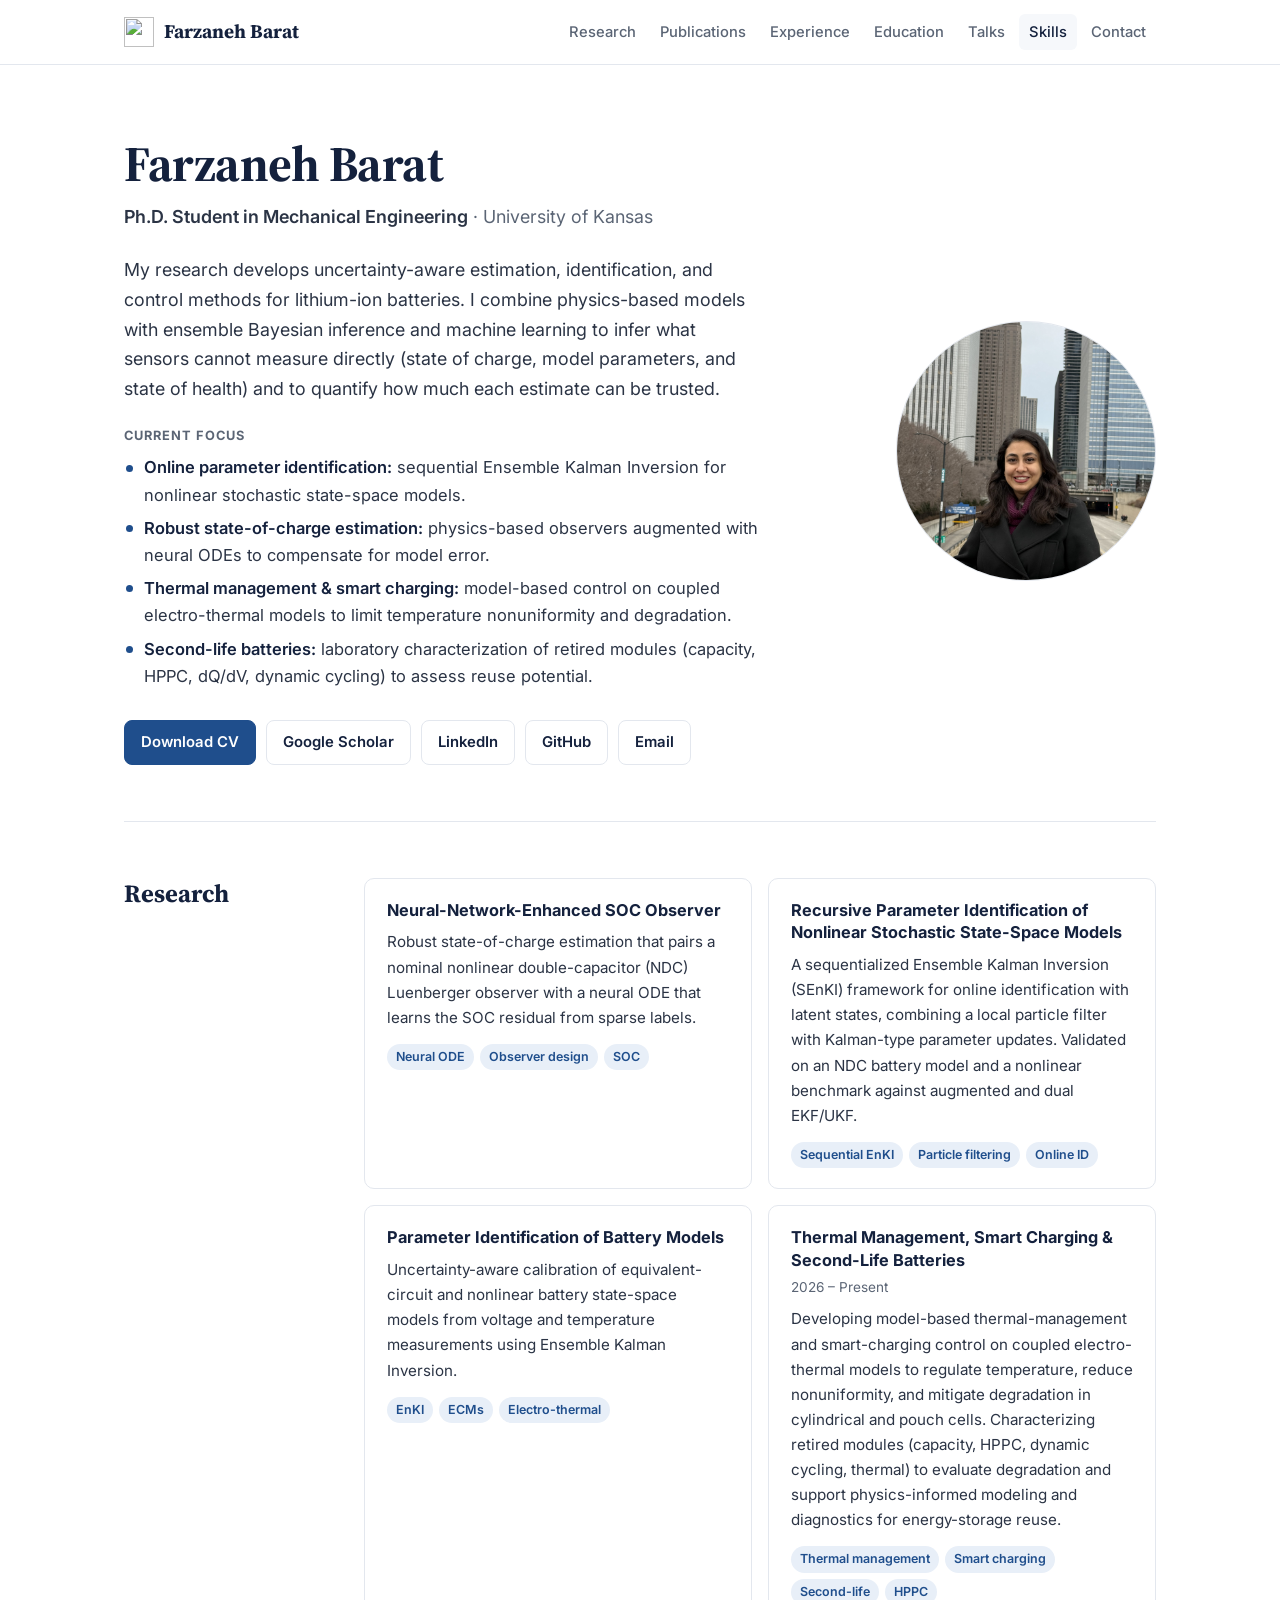
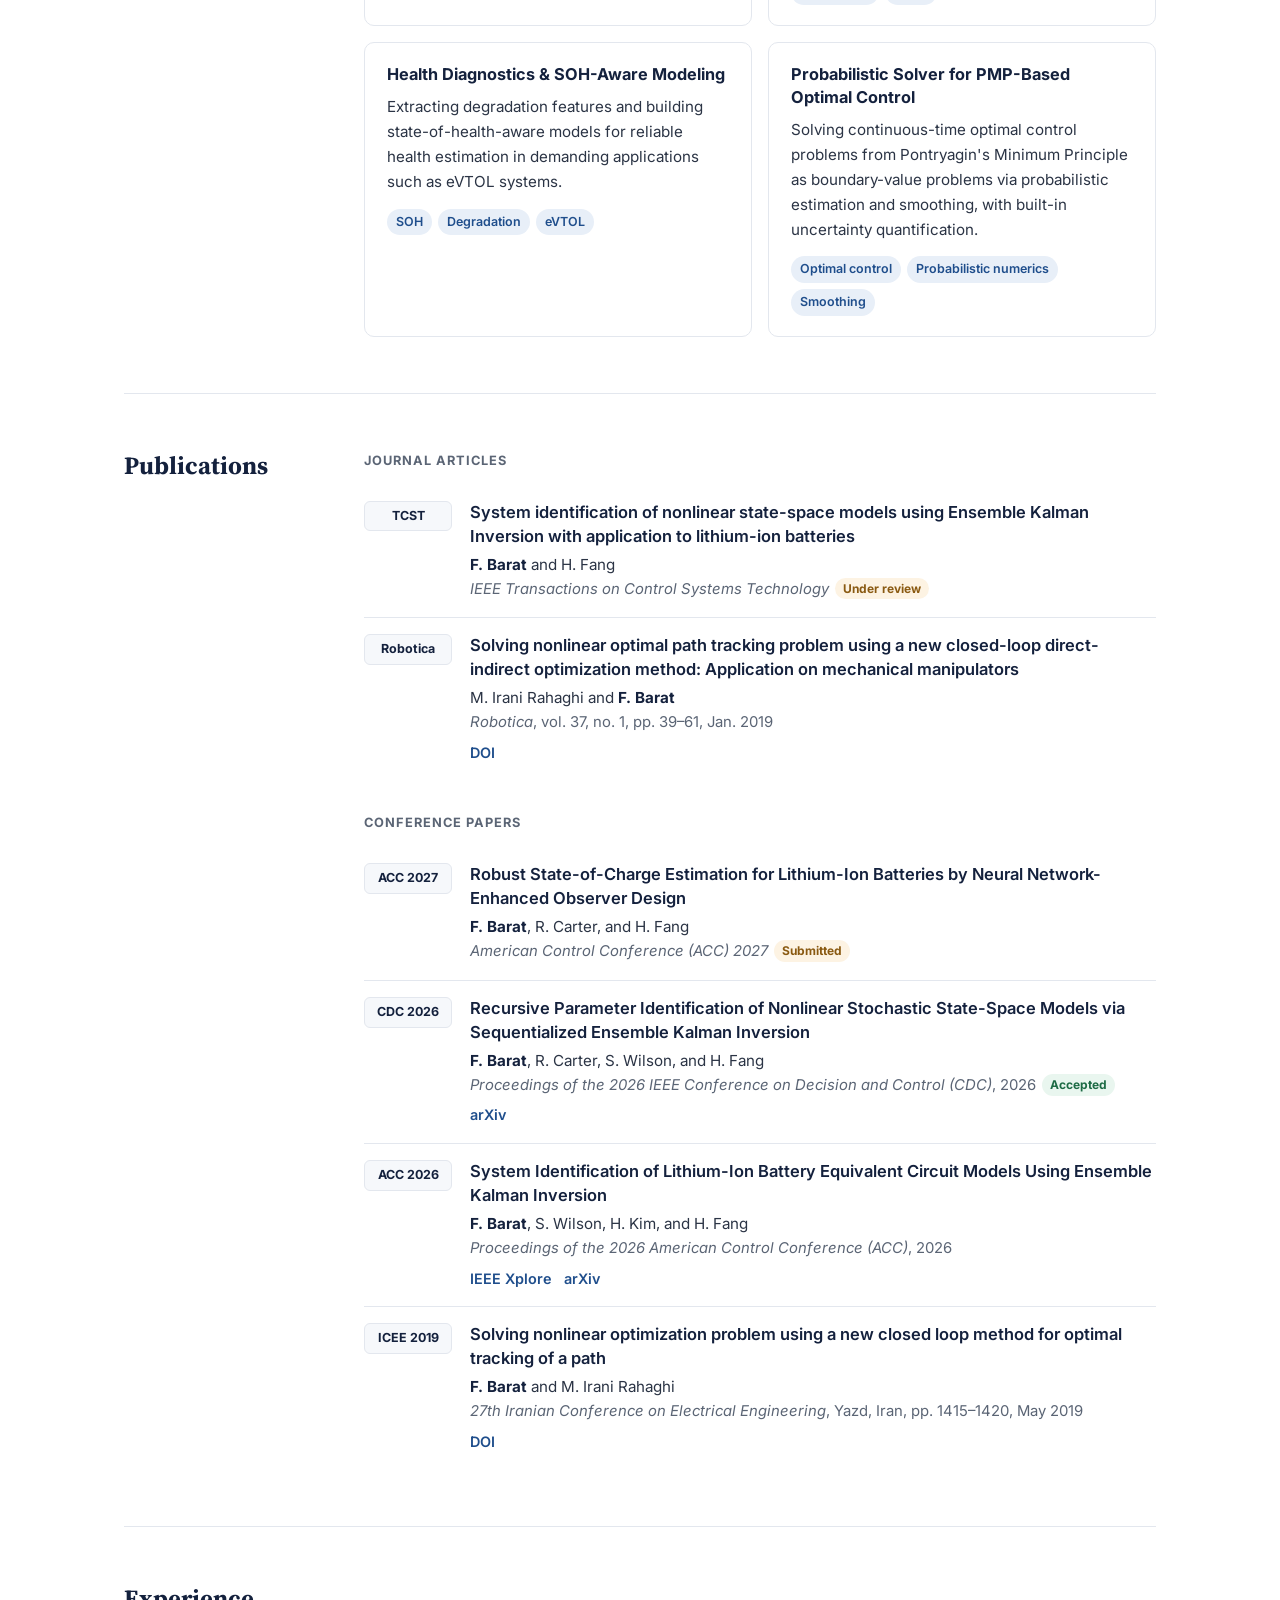
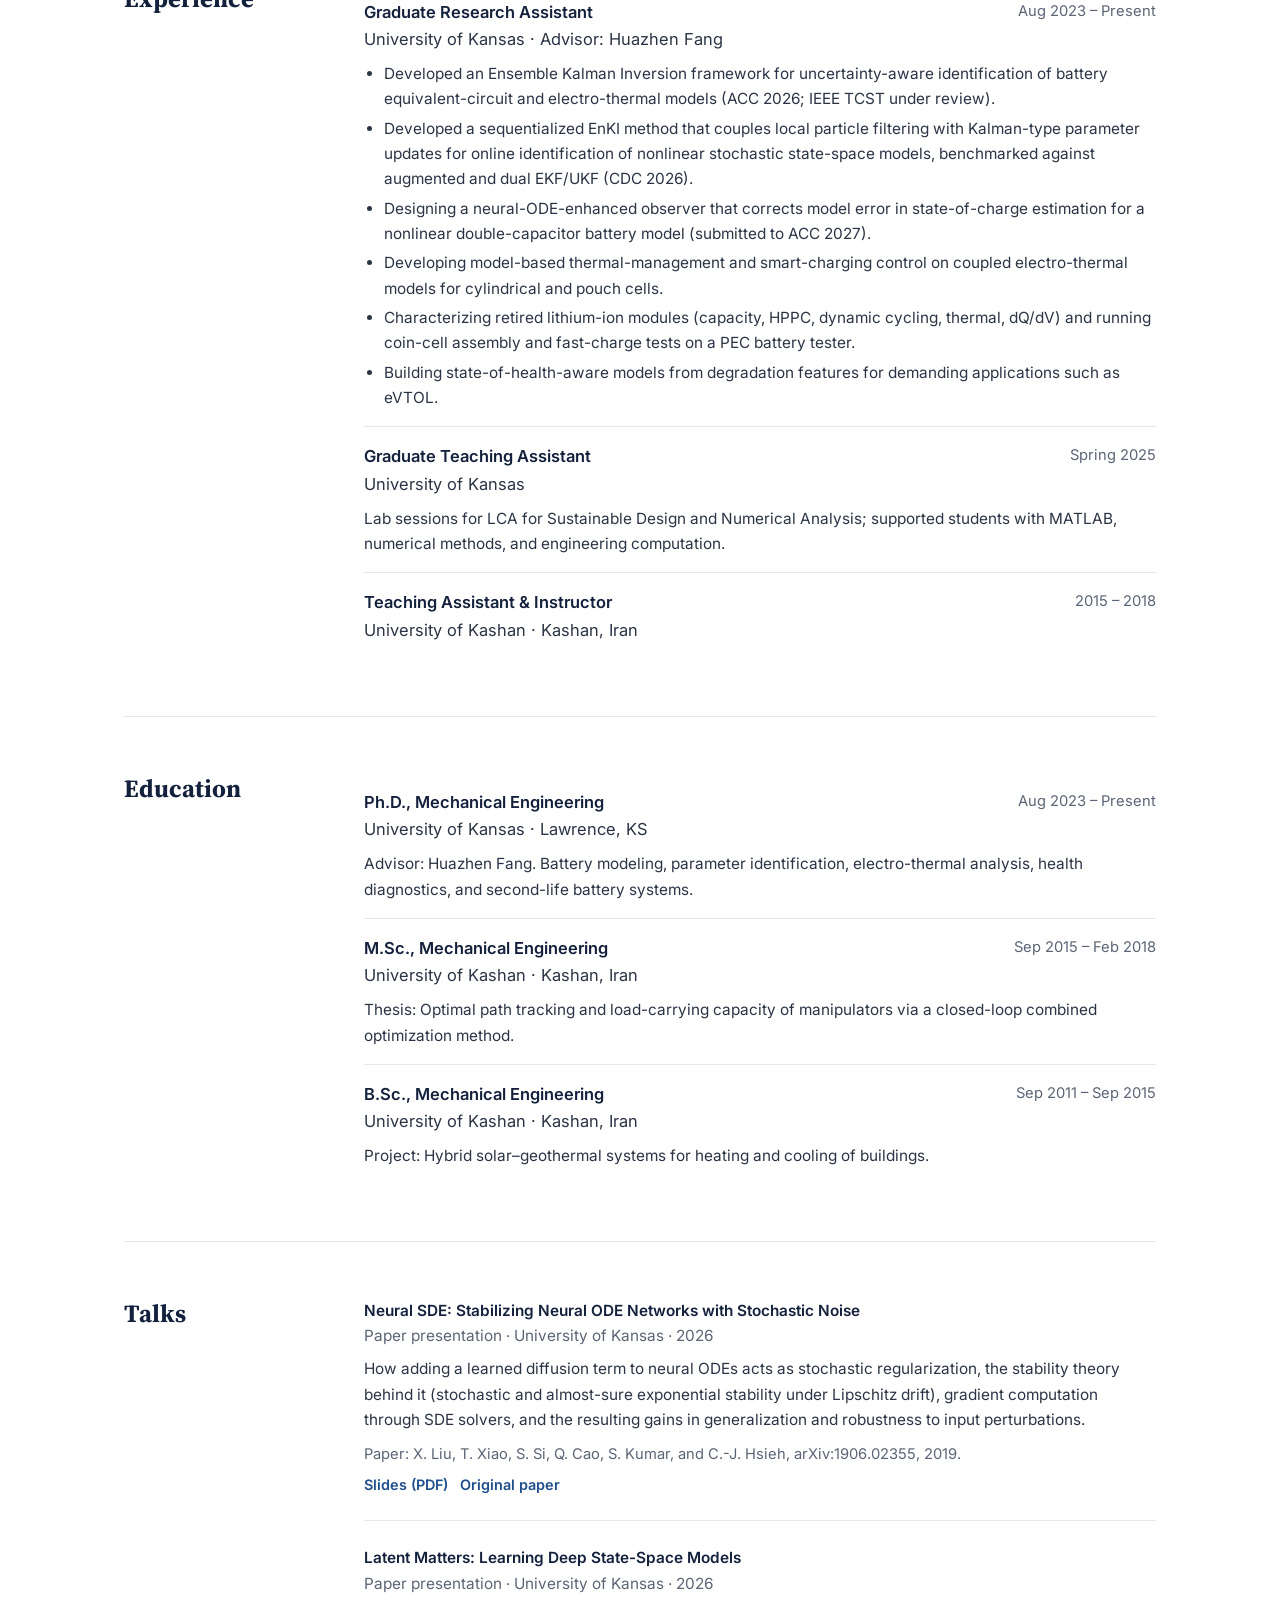
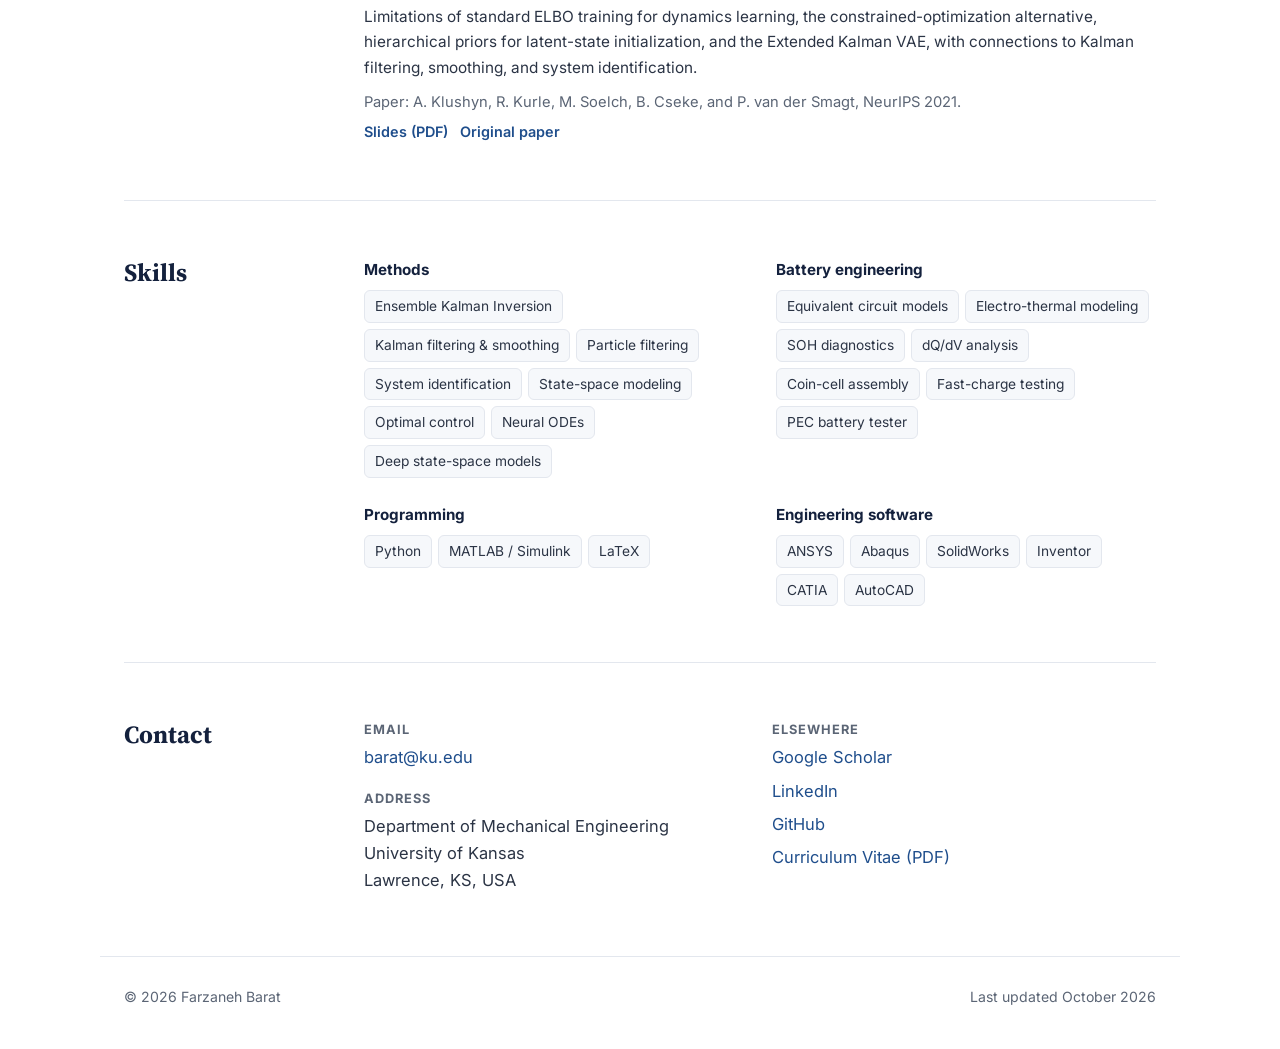
==== commit ad11824d: "Update index.html" ====
--- a/index.html
+++ b/index.html
@@ -211,6 +211,7 @@
     .talk-title { font-weight: 600; color: var(--ink); }
     .talk-meta { color: var(--muted); font-size: 0.93rem; margin-bottom: 8px; }
     .talk p { font-size: 0.96rem; }
+    .talk + .talk { margin-top: 24px; padding-top: 24px; border-top: 1px solid var(--line); }
     .talk .ref { margin-top: 10px; color: var(--muted); font-size: 0.92rem; }
 
     /* Skills */
@@ -546,6 +547,18 @@
     <!-- ================= TALKS ================= -->
     <section class="section" id="talks">
       <h2>Talks</h2>
+      <div>
+      <div class="talk">
+        <p class="talk-title">Neural SDE: Stabilizing Neural ODE Networks with Stochastic Noise</p>
+        <p class="talk-meta">Paper presentation · University of Kansas · 2026</p>
+        <p>How adding a learned diffusion term to neural ODEs acts as stochastic regularization, the stability theory behind it (stochastic and almost-sure exponential stability under Lipschitz drift), gradient computation through SDE solvers, and the resulting gains in generalization and robustness to input perturbations.</p>
+        <p class="ref">Paper: X. Liu, T. Xiao, S. Si, Q. Cao, S. Kumar, and C.-J. Hsieh, arXiv:1906.02355, 2019.</p>
+        <div class="pub-links">
+          <a href="assets/Neural_SDE_Presentation.pdf" target="_blank" rel="noopener">Slides (PDF)</a>
+          <a href="https://arxiv.org/abs/1906.02355" target="_blank" rel="noopener">Original paper</a>
+        </div>
+      </div>
+
       <div class="talk">
         <p class="talk-title">Latent Matters: Learning Deep State-Space Models</p>
         <p class="talk-meta">Paper presentation · University of Kansas · 2026</p>
@@ -556,6 +569,8 @@
           <a href="https://proceedings.neurips.cc/paper/2021/hash/54b2b21af94108d83c2a909d5b0a6a50-Abstract.html" target="_blank" rel="noopener">Original paper</a>
         </div>
       </div>
+      </div>
+    
     </section>
 
     <!-- ================= SKILLS & AWARDS ================= -->
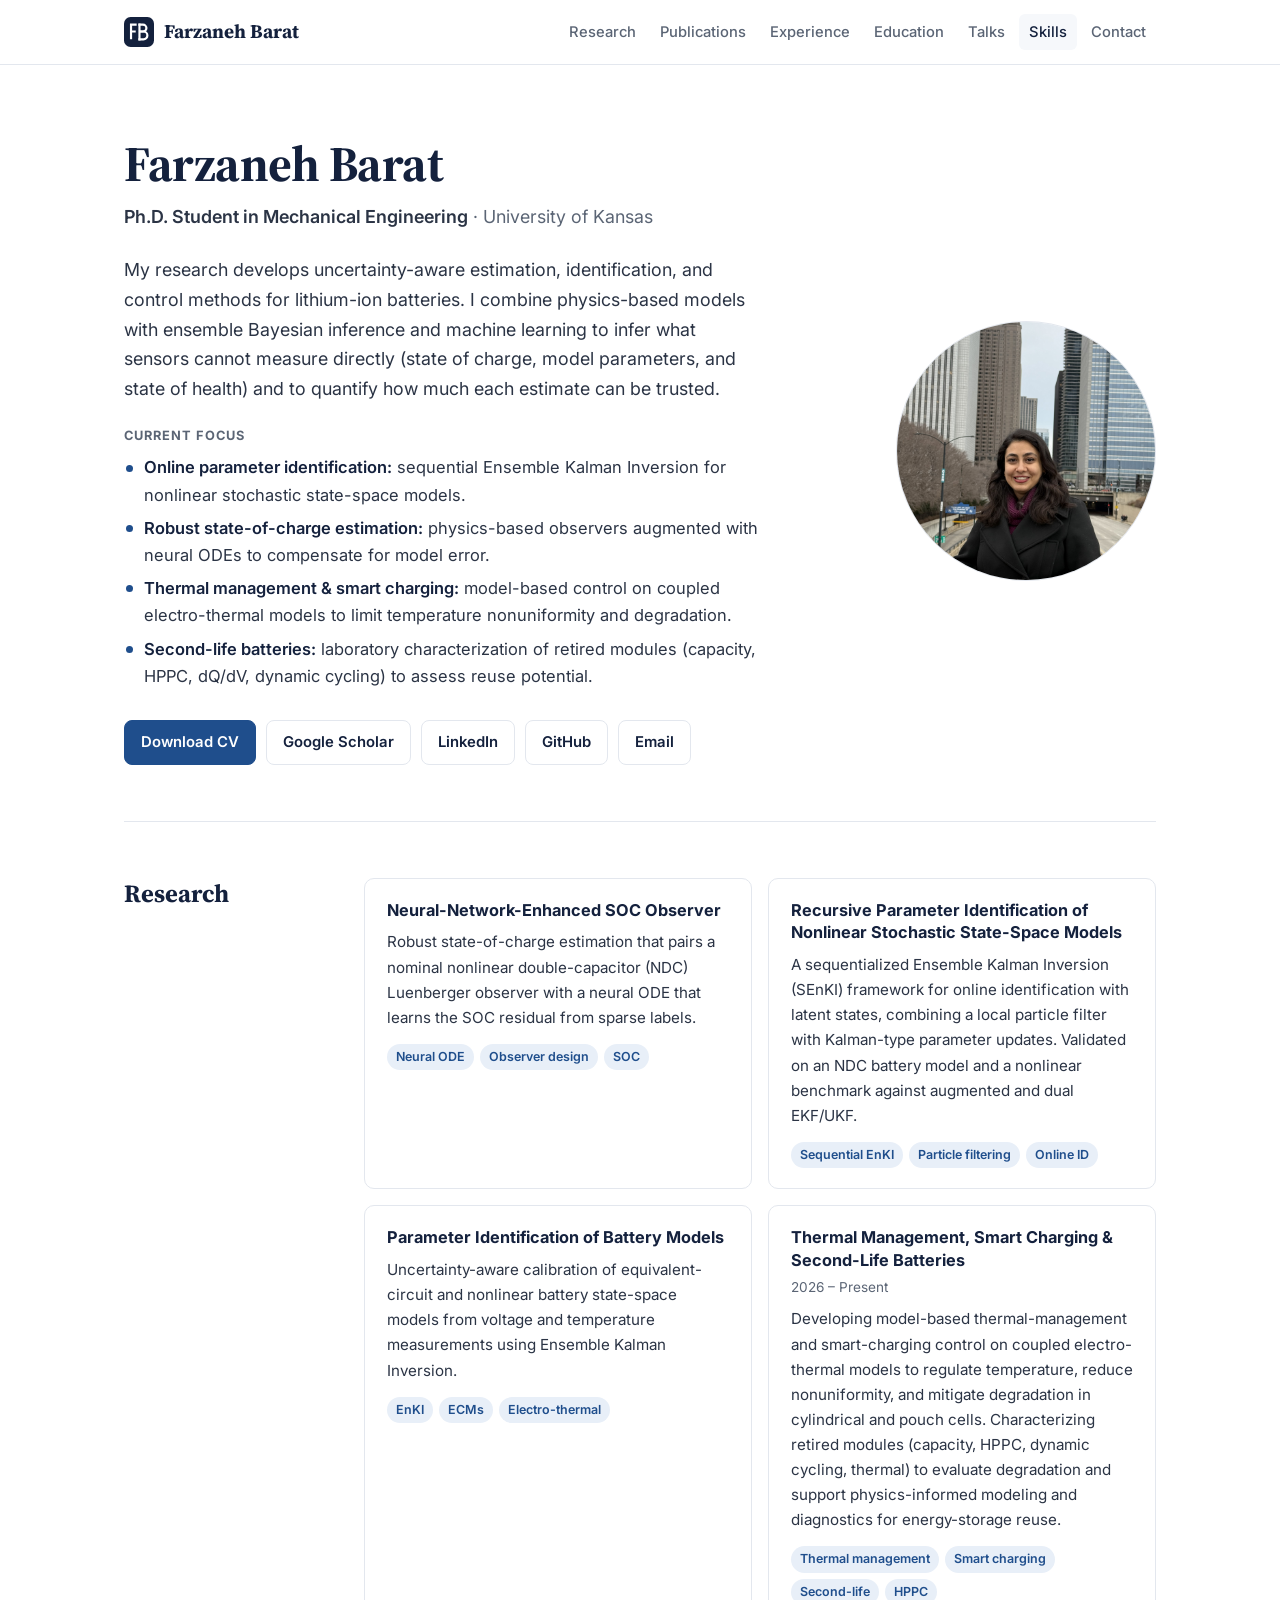
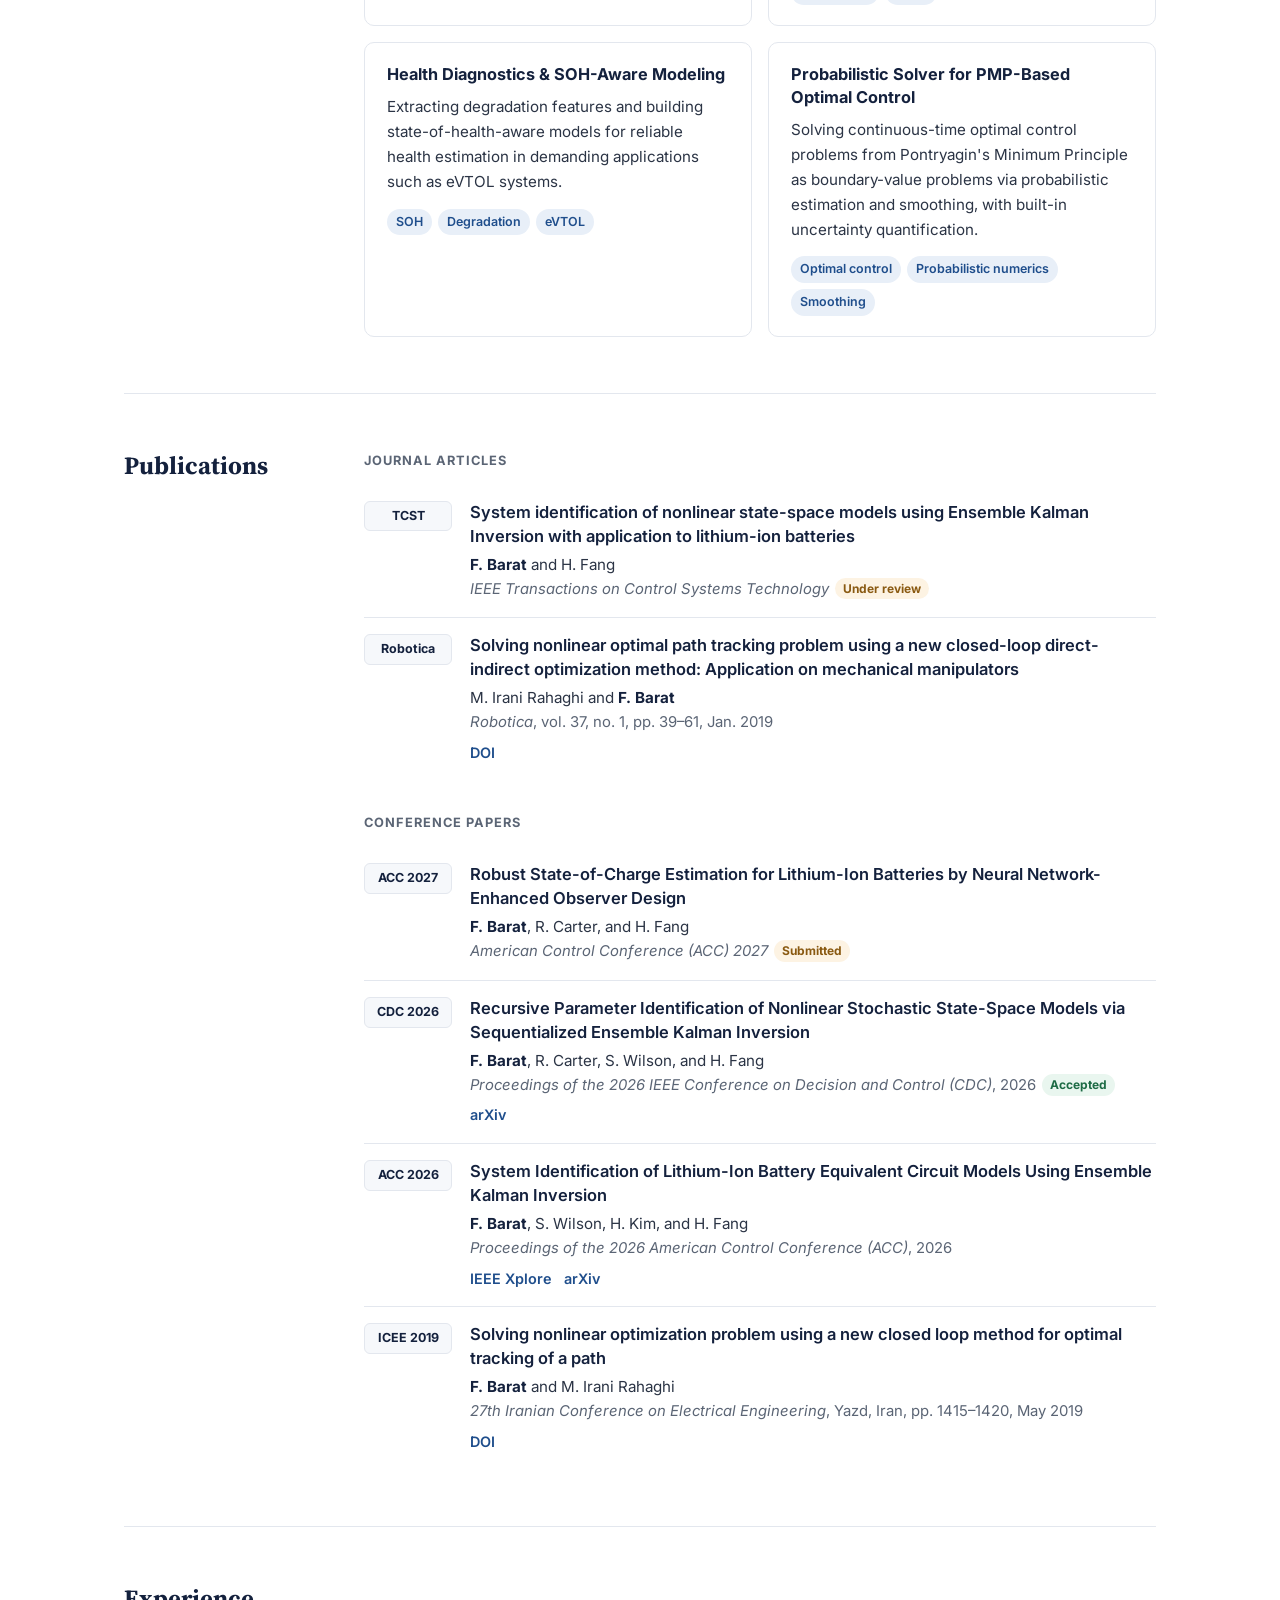
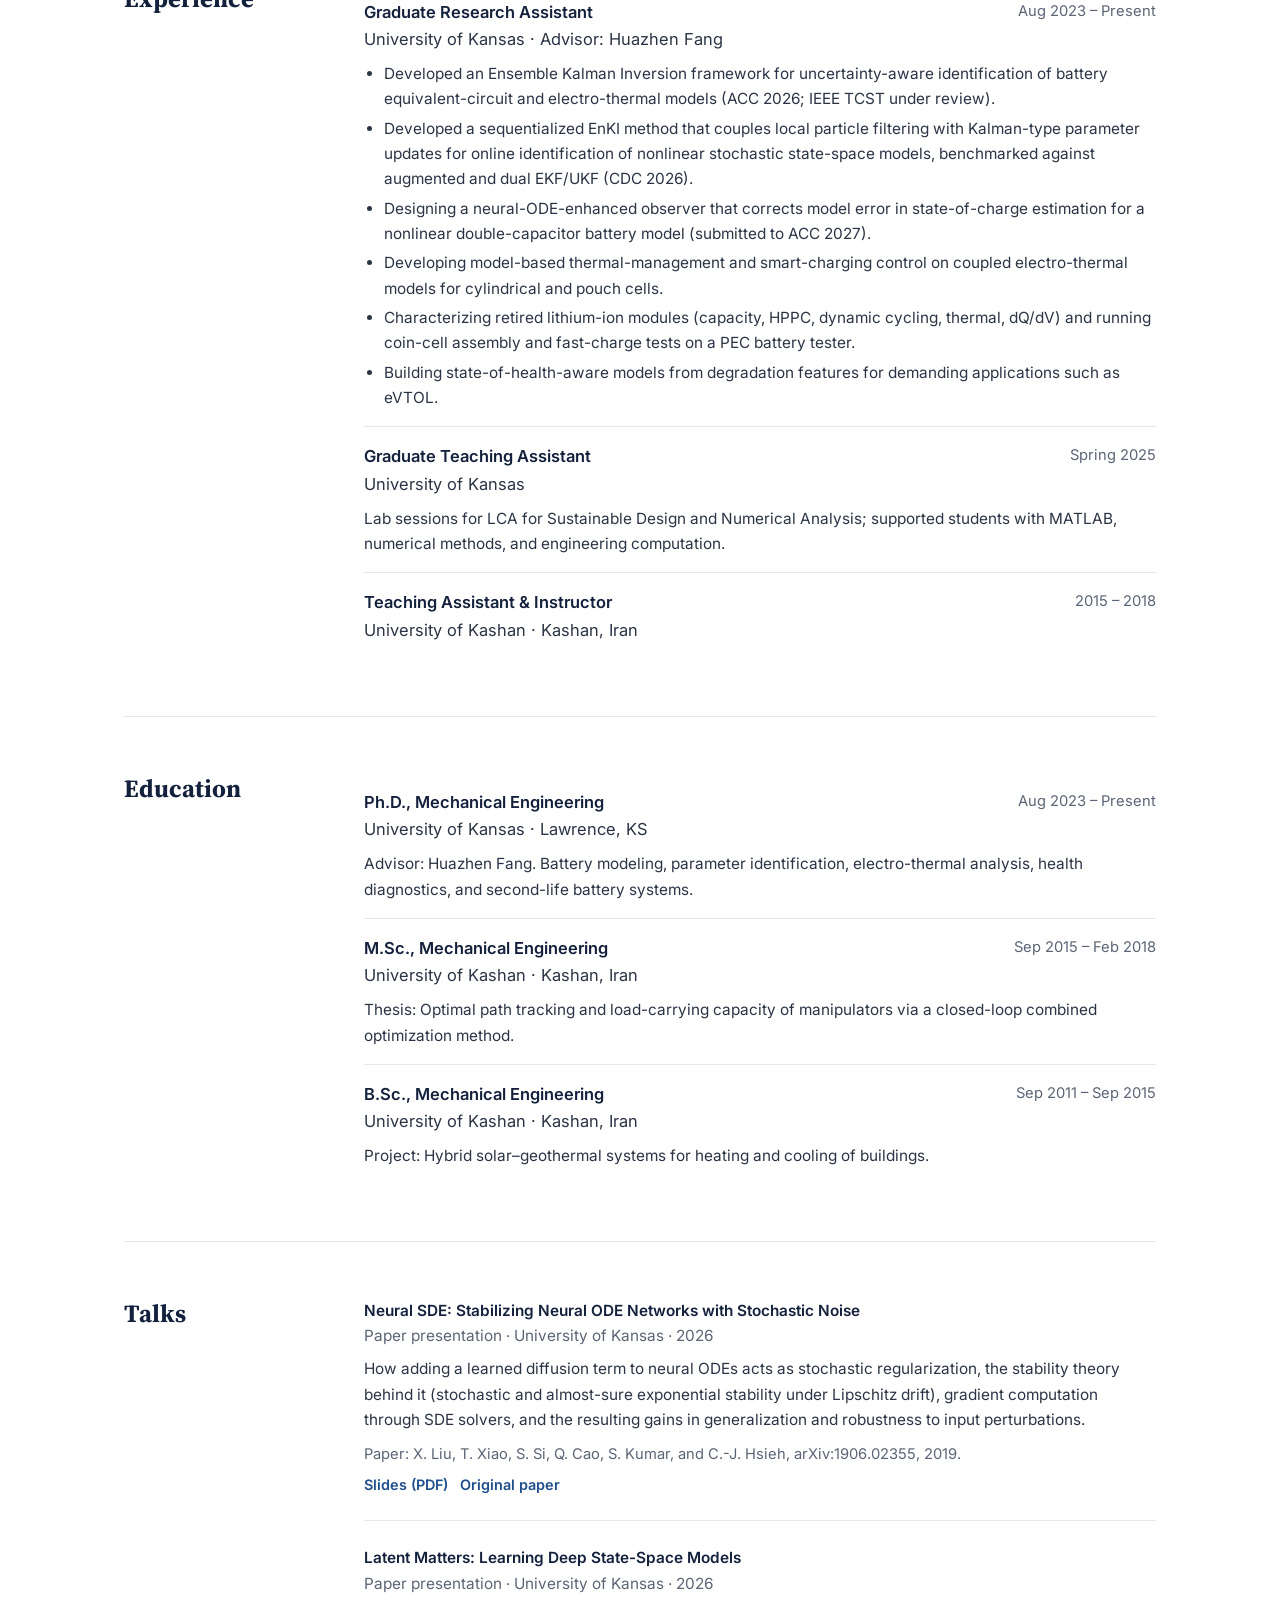
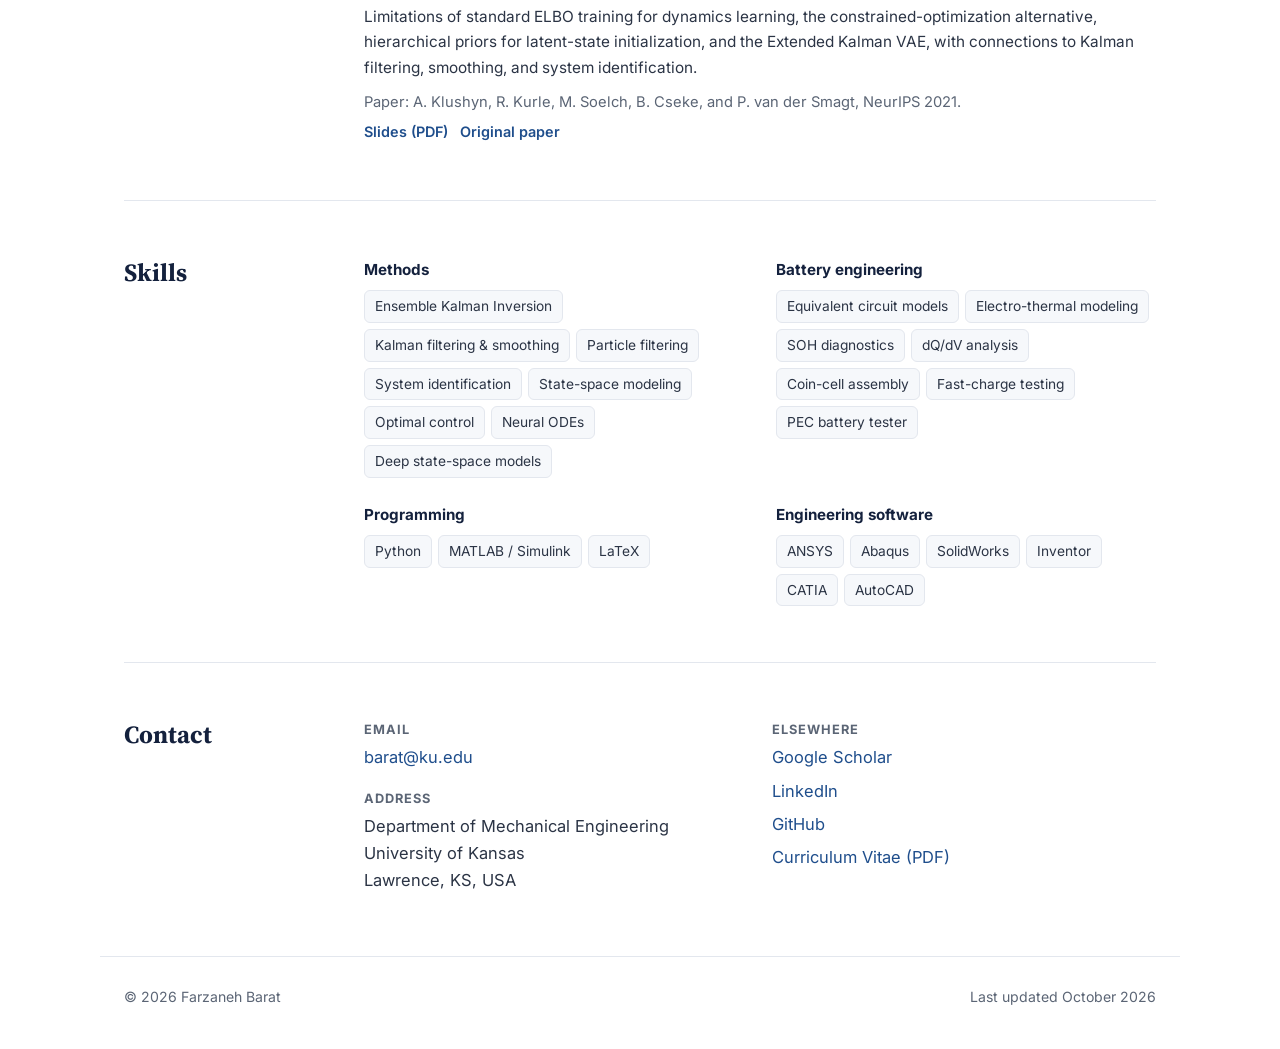
==== commit 06bcc1f5: "Update index.html" ====
--- a/index.html
+++ b/index.html
@@ -6,8 +6,7 @@
   <title>Farzaneh Barat | Battery Modeling & Probabilistic Estimation</title>
   <meta name="description" content="Farzaneh Barat is a Ph.D. student in Mechanical Engineering at the University of Kansas working on uncertainty-aware modeling, parameter identification, and health diagnostics for lithium-ion batteries." />
   <link rel="canonical" href="https://farzanehbarat.github.io/" />
-  <link rel="icon" type="image/svg+xml" href="assets/logo.svg" />
-  <link rel="apple-touch-icon" href="assets/logo.svg" />
+  <link rel="icon" type="image/svg+xml" href='data:image/svg+xml,%3Csvg xmlns="http://www.w3.org/2000/svg" viewBox="0 0 64 64" role="img" aria-label="FB monogram"%3E %3Crect width="64" height="64" rx="14" fill="%2314213d"/%3E %3Cg fill="none" stroke="%23ffffff" stroke-width="4.6" stroke-linecap="butt" stroke-linejoin="miter"%3E %3Cpath d="M15 16.3 V47.7 M12.7 16.3 H27 M15 31 H25"/%3E %3Cpath d="M33 13.9 V50.1"/%3E %3Cpath d="M30.7 16.3 H40.5 a7.35 7.35 0 0 1 0 14.7 H33"/%3E %3Cpath d="M33 31 H41.5 a8.35 8.35 0 0 1 0 16.7 H30.7"/%3E %3C/g%3E %3C/svg%3E' />
 
   <!-- Social preview (LinkedIn, Slack, email) -->
   <meta property="og:type" content="profile" />
@@ -308,7 +307,15 @@
 
   <header class="site-header">
     <nav class="navbar" aria-label="Main">
-      <a class="brand" href="#top"><img src="assets/logo.svg" alt="" width="30" height="30" /><span>Farzaneh Barat</span></a>
+      <a class="brand" href="#top"><svg width="30" height="30" aria-hidden="true" xmlns="http://www.w3.org/2000/svg" viewBox="0 0 64 64">
+  <rect width="64" height="64" rx="14" fill="#14213d"/>
+  <g fill="none" stroke="#ffffff" stroke-width="4.6" stroke-linecap="butt" stroke-linejoin="miter">
+    <path d="M15 16.3 V47.7 M12.7 16.3 H27 M15 31 H25"/>
+    <path d="M33 13.9 V50.1"/>
+    <path d="M30.7 16.3 H40.5 a7.35 7.35 0 0 1 0 14.7 H33"/>
+    <path d="M33 31 H41.5 a8.35 8.35 0 0 1 0 16.7 H30.7"/>
+  </g>
+</svg><span>Farzaneh Barat</span></a>
       <ul class="nav-links">
         <li><a href="#research">Research</a></li>
         <li><a href="#publications">Publications</a></li>
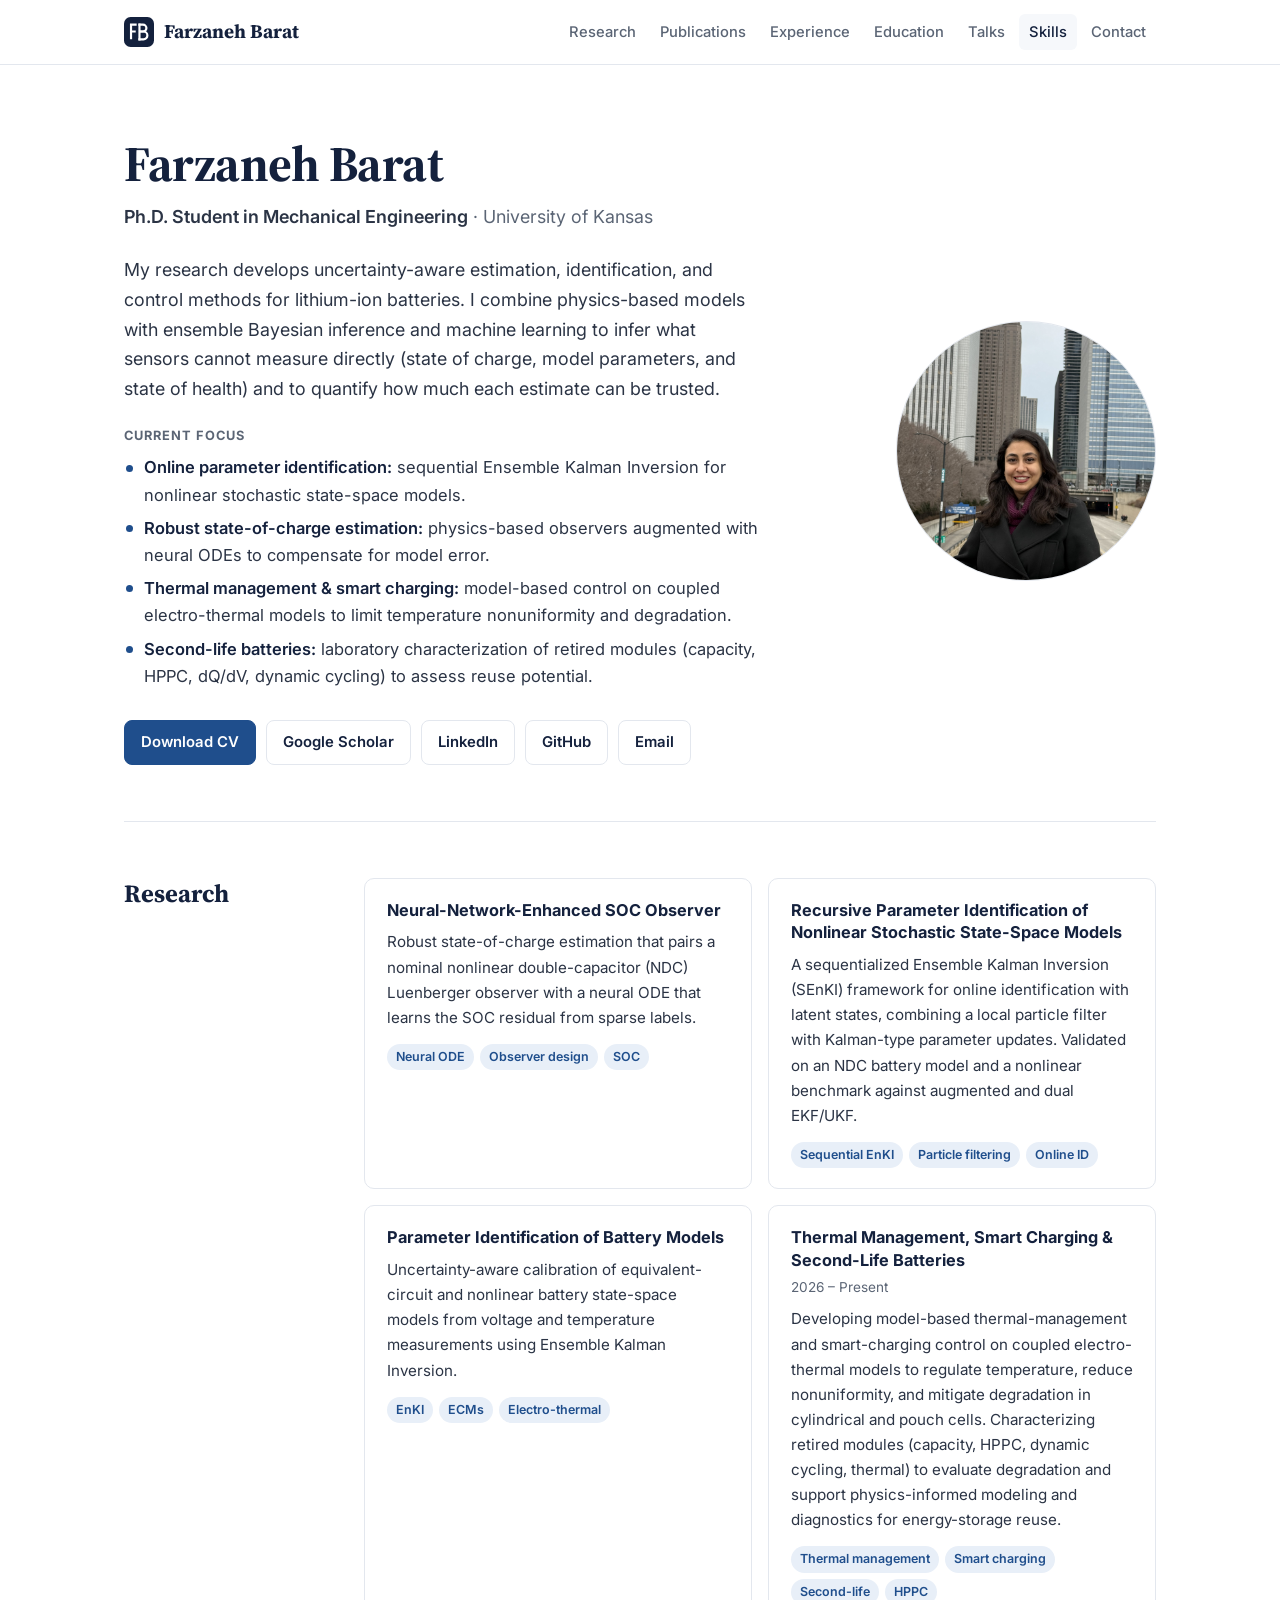
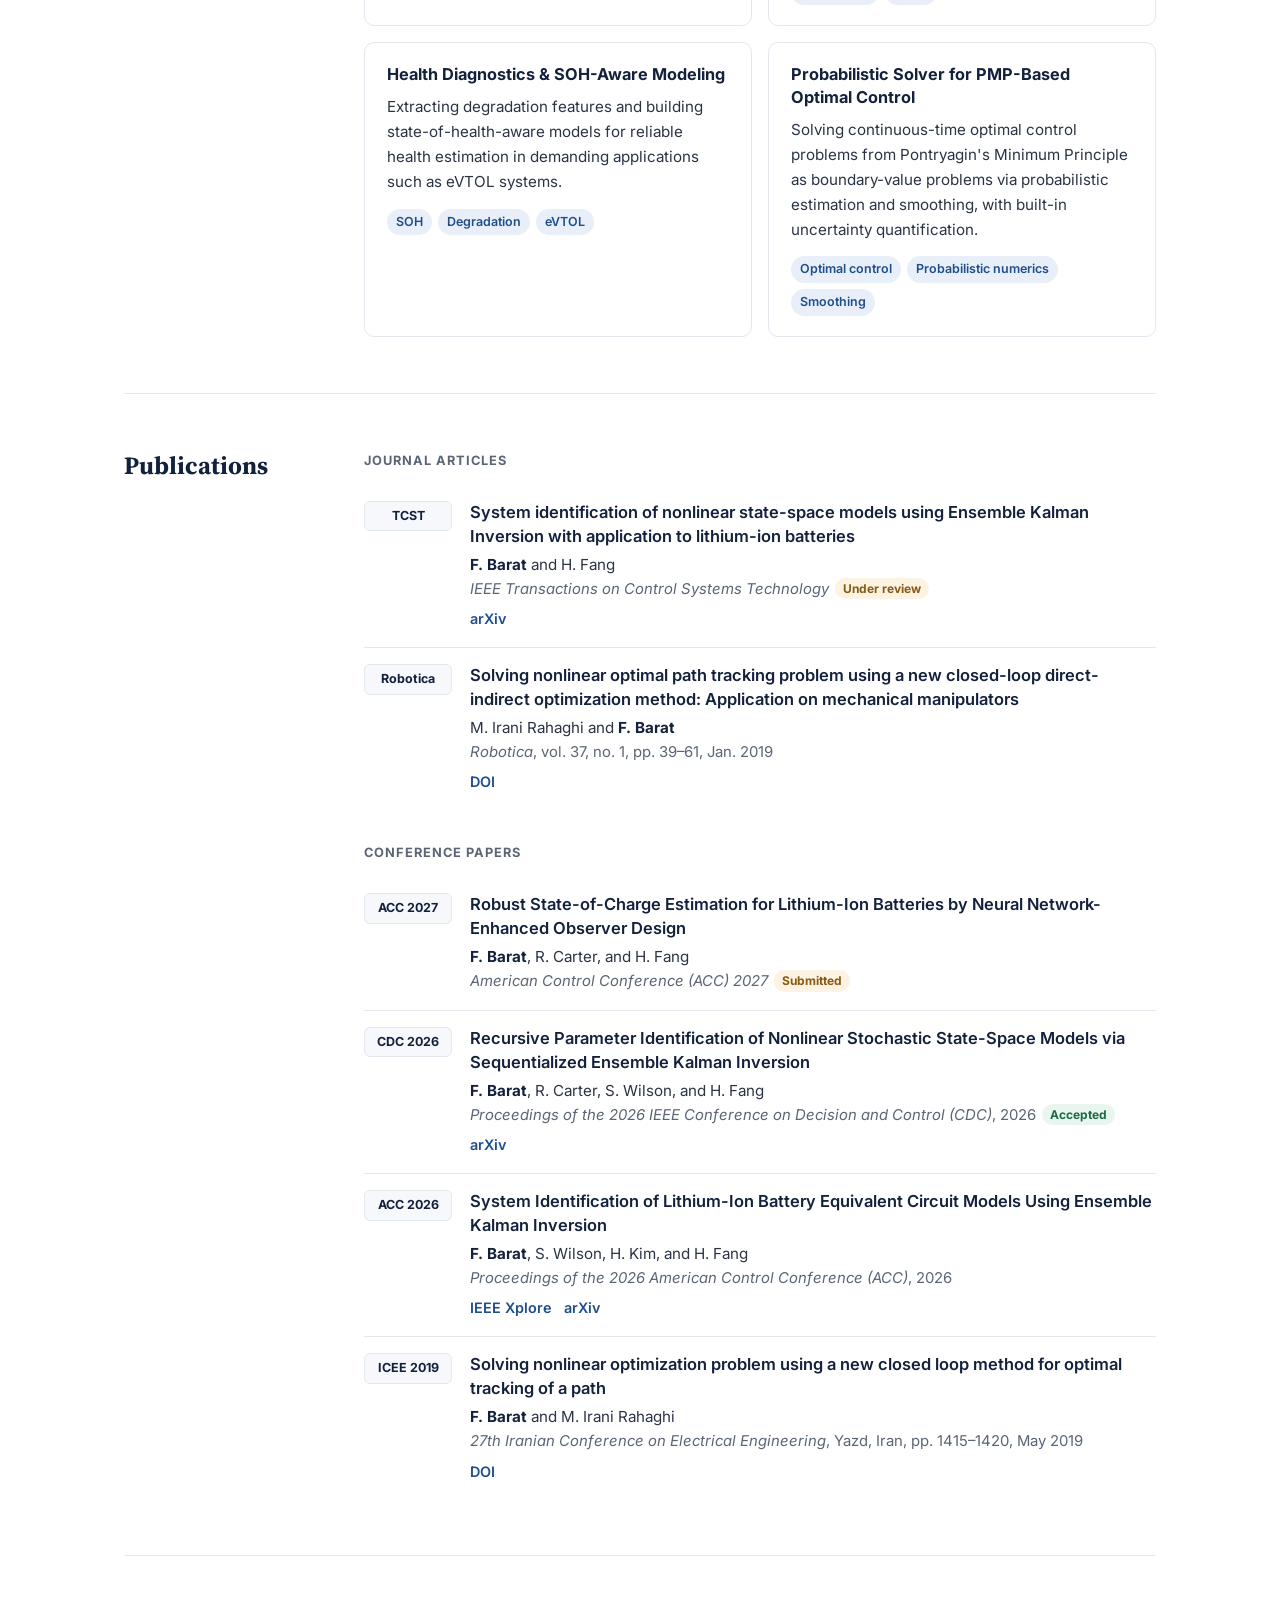
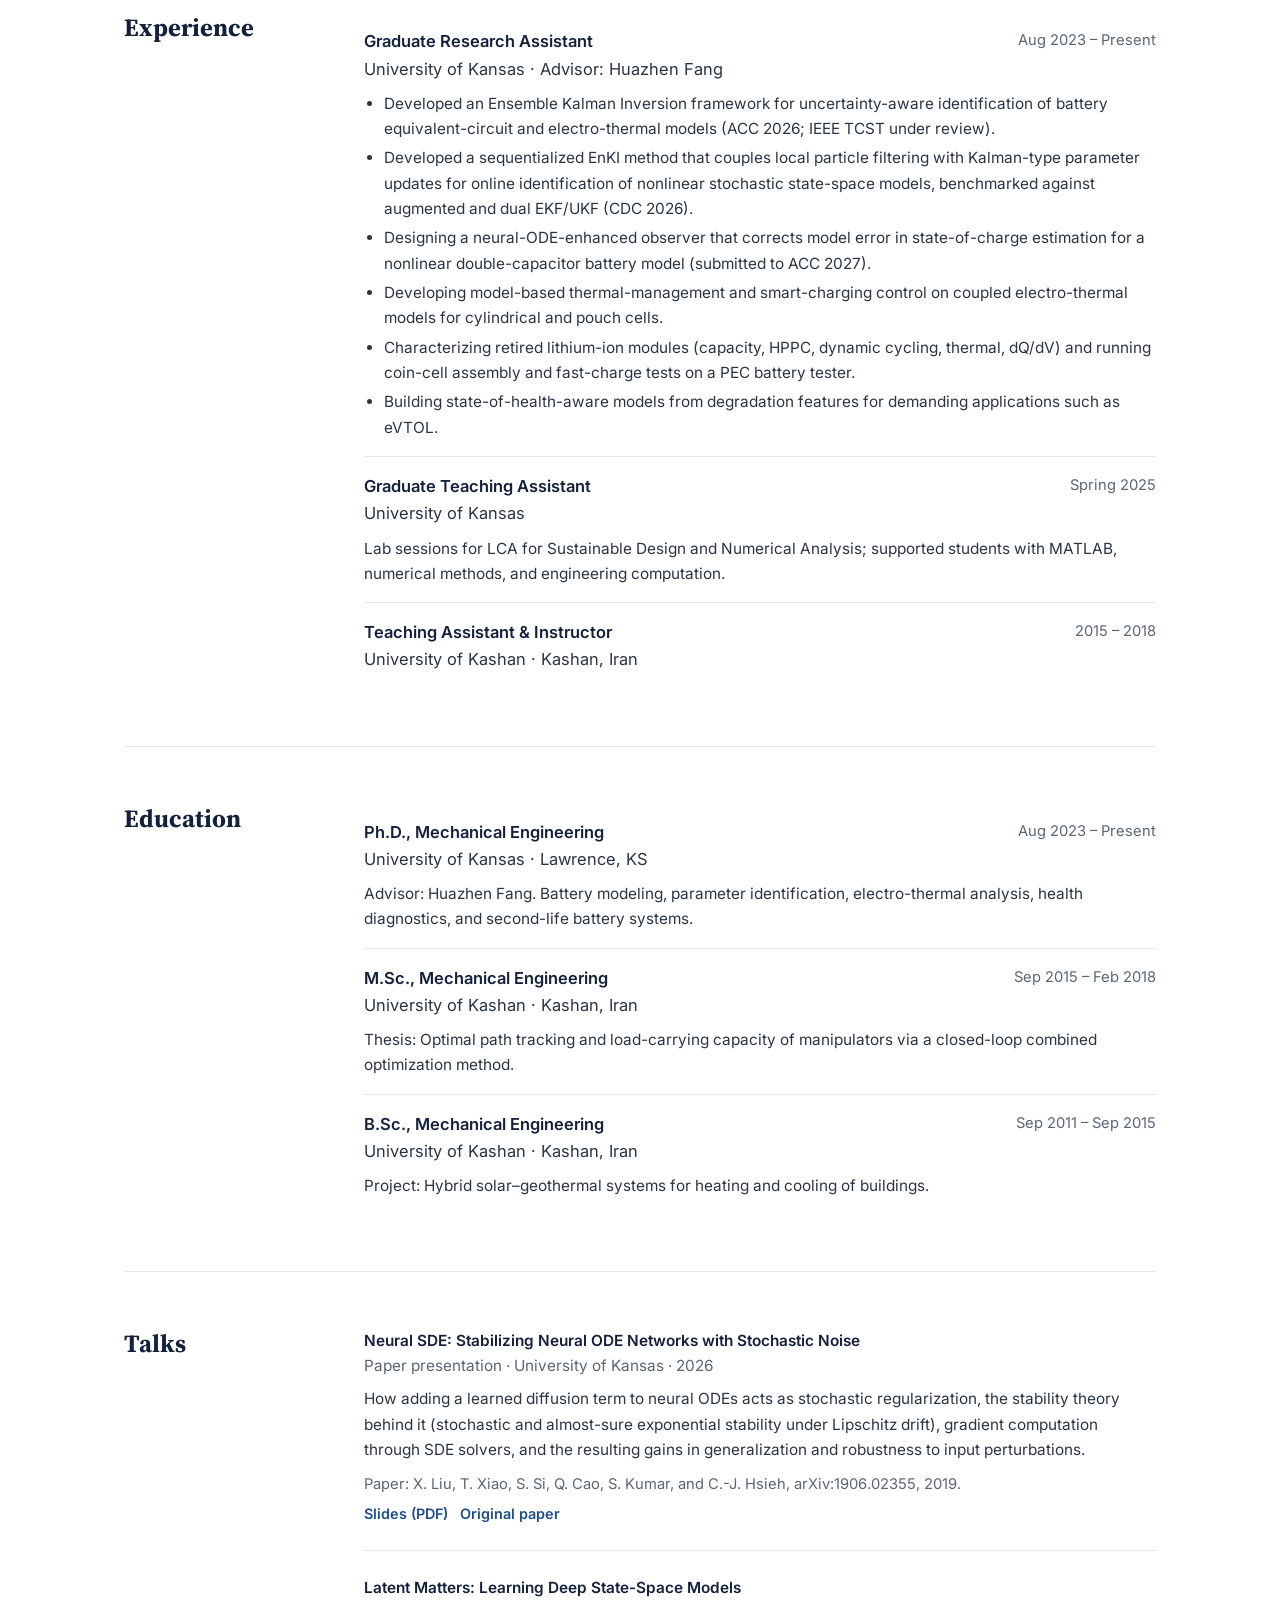
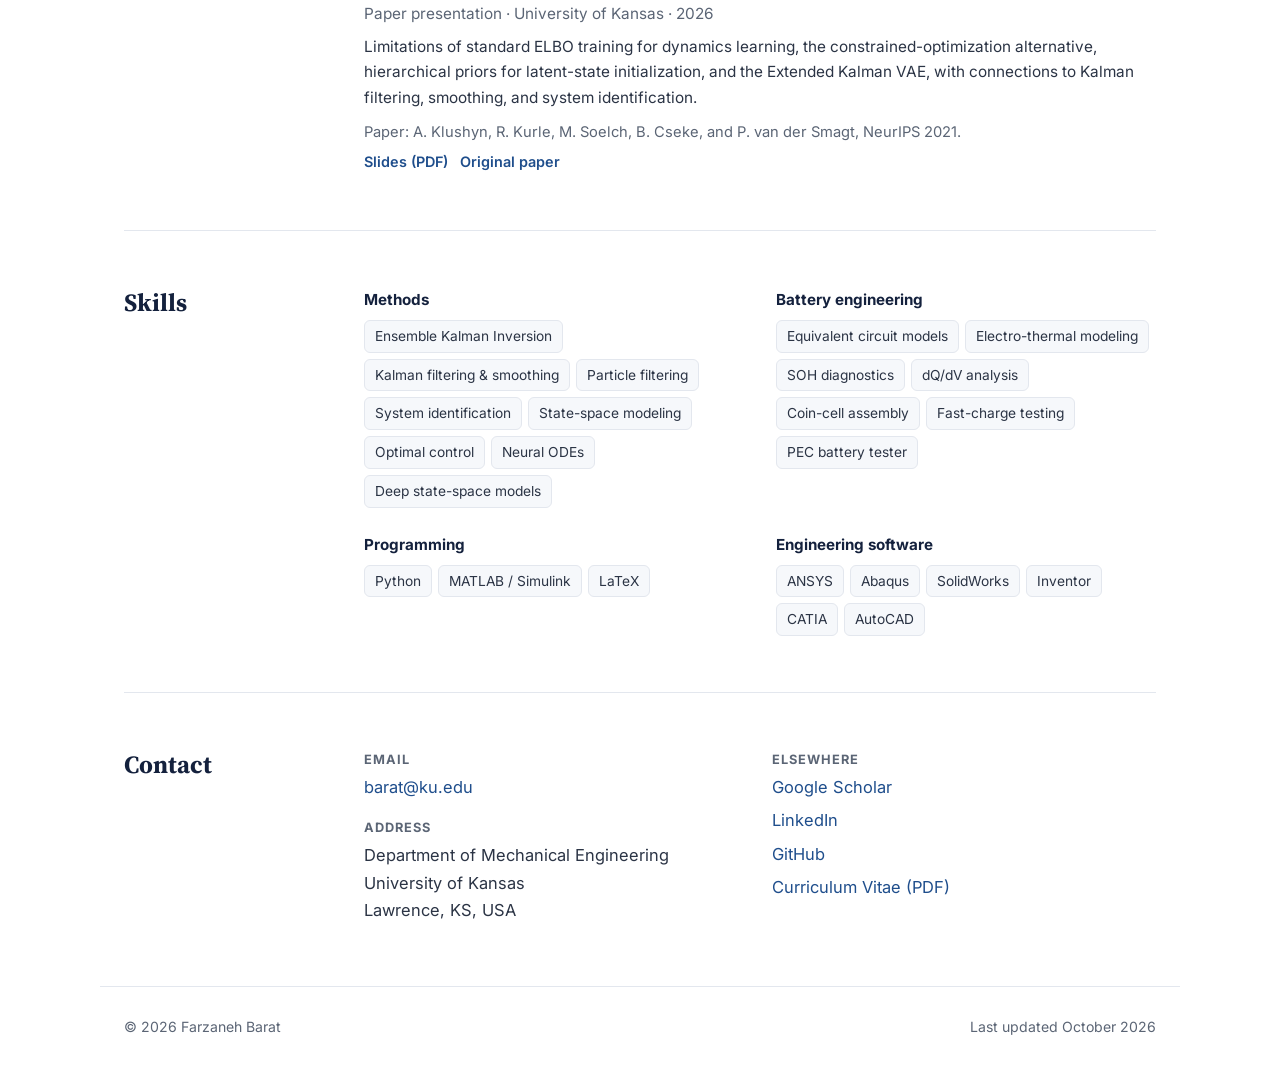
==== commit 44afaae4: "Update index.html" ====
--- a/index.html
+++ b/index.html
@@ -423,6 +423,7 @@
               <p class="pub-title">System identification of nonlinear state-space models using Ensemble Kalman Inversion with application to lithium-ion batteries</p>
               <p class="pub-authors"><span class="me">F. Barat</span> and H. Fang</p>
               <p class="pub-venue"><em>IEEE Transactions on Control Systems Technology</em><span class="badge review">Under review</span></p>
+              <div class="pub-links"><a href="https://arxiv.org/abs/2610.26741" target="_blank" rel="noopener">arXiv</a></div>
             </div>
           </li>
           <li class="pub">
@@ -561,7 +562,7 @@
         <p>How adding a learned diffusion term to neural ODEs acts as stochastic regularization, the stability theory behind it (stochastic and almost-sure exponential stability under Lipschitz drift), gradient computation through SDE solvers, and the resulting gains in generalization and robustness to input perturbations.</p>
         <p class="ref">Paper: X. Liu, T. Xiao, S. Si, Q. Cao, S. Kumar, and C.-J. Hsieh, arXiv:1906.02355, 2019.</p>
         <div class="pub-links">
-          <a href="assets/Neural_SDE_Presentation.pdf" target="_blank" rel="noopener">Slides (PDF)</a>
+          <a href="assets/Neural%20SDE%20Stabilizing%20Neural%20ODE%20Networks%20with%20Stochastic%20Noise.pdf" target="_blank" rel="noopener">Slides (PDF)</a>
           <a href="https://arxiv.org/abs/1906.02355" target="_blank" rel="noopener">Original paper</a>
         </div>
       </div>
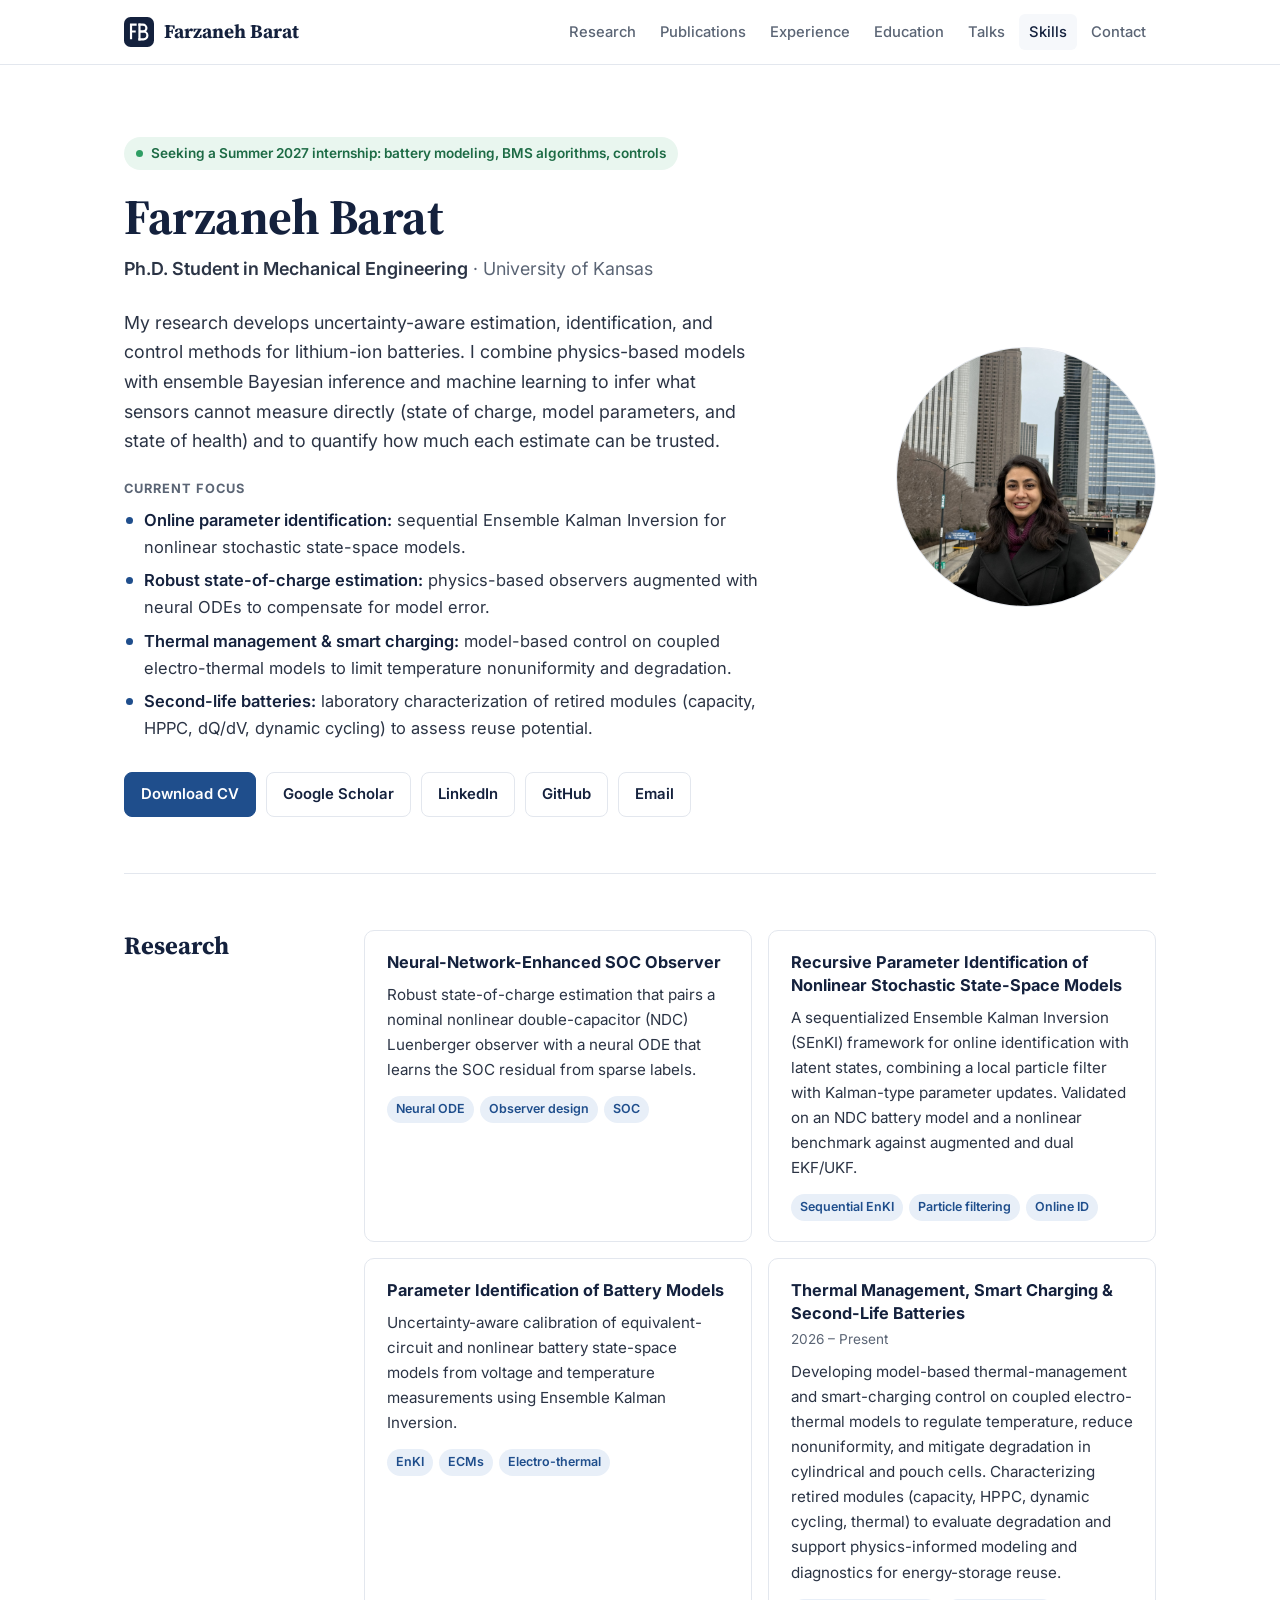
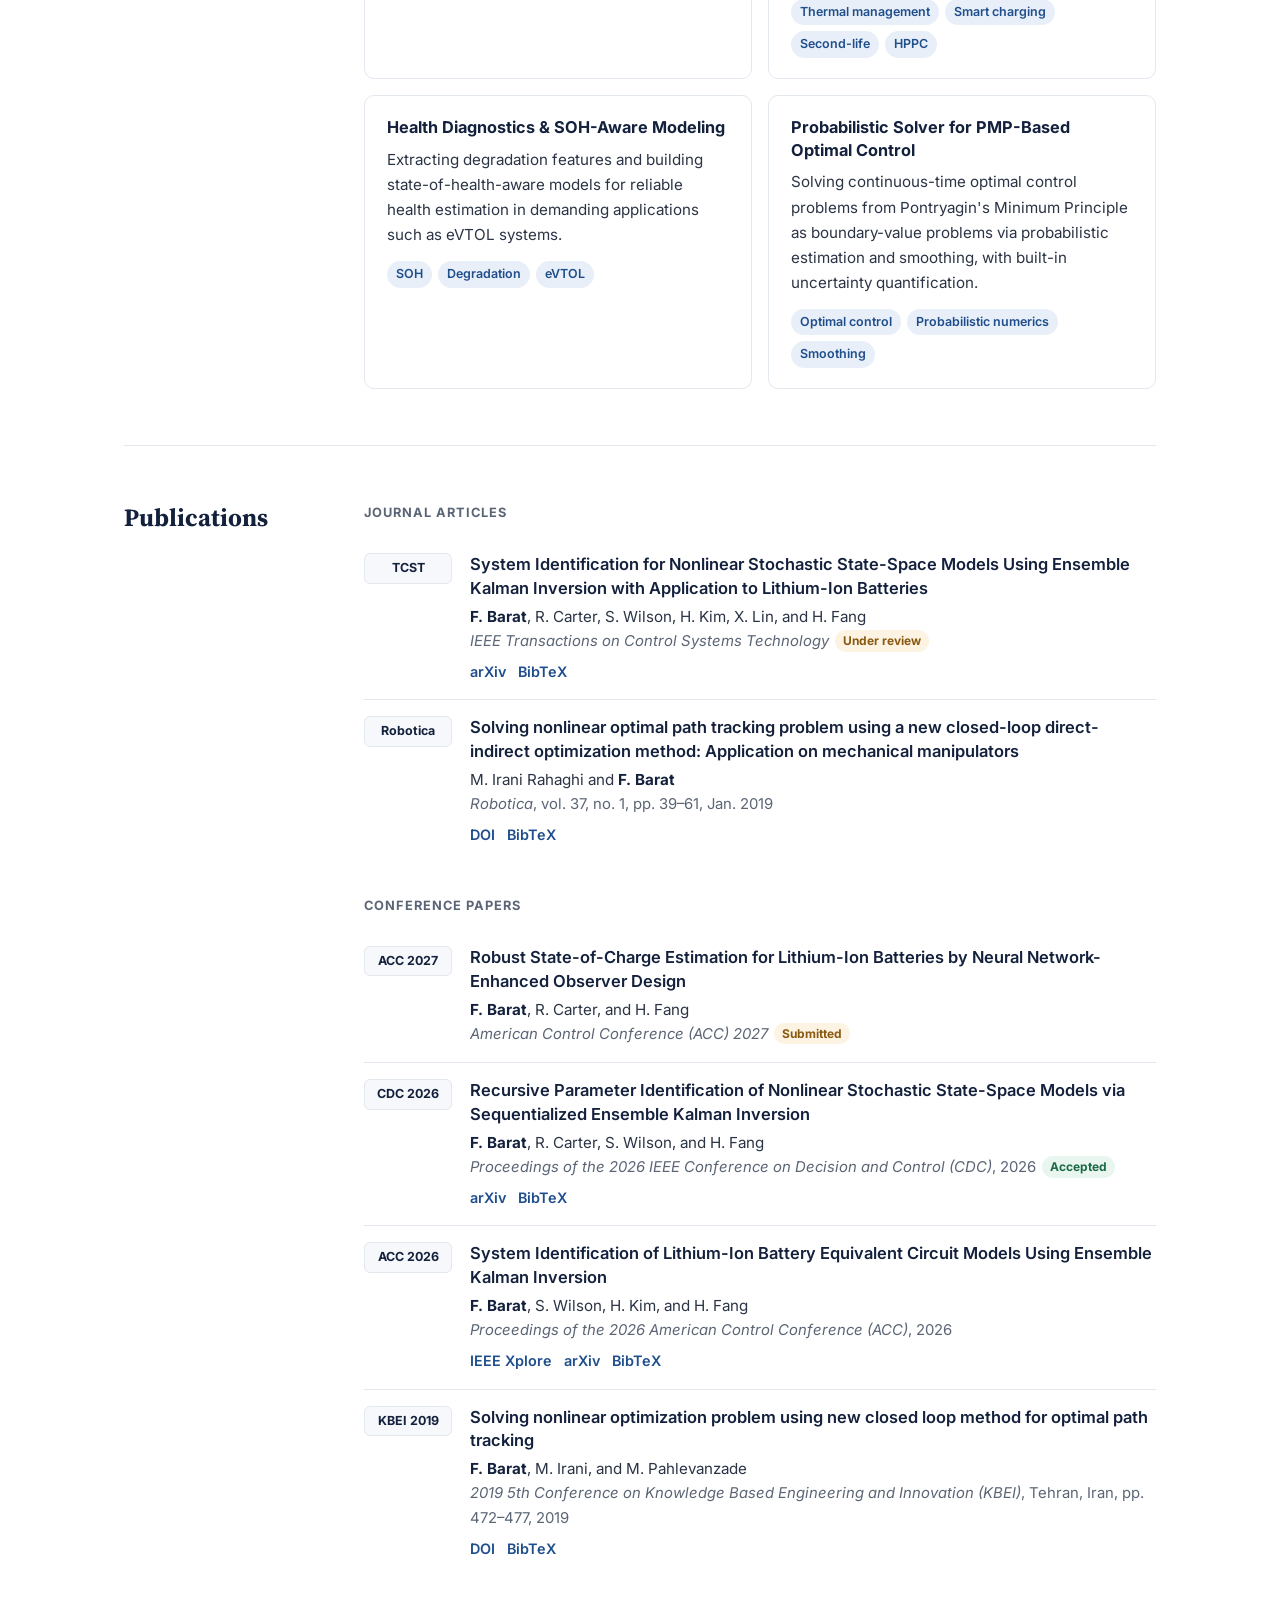
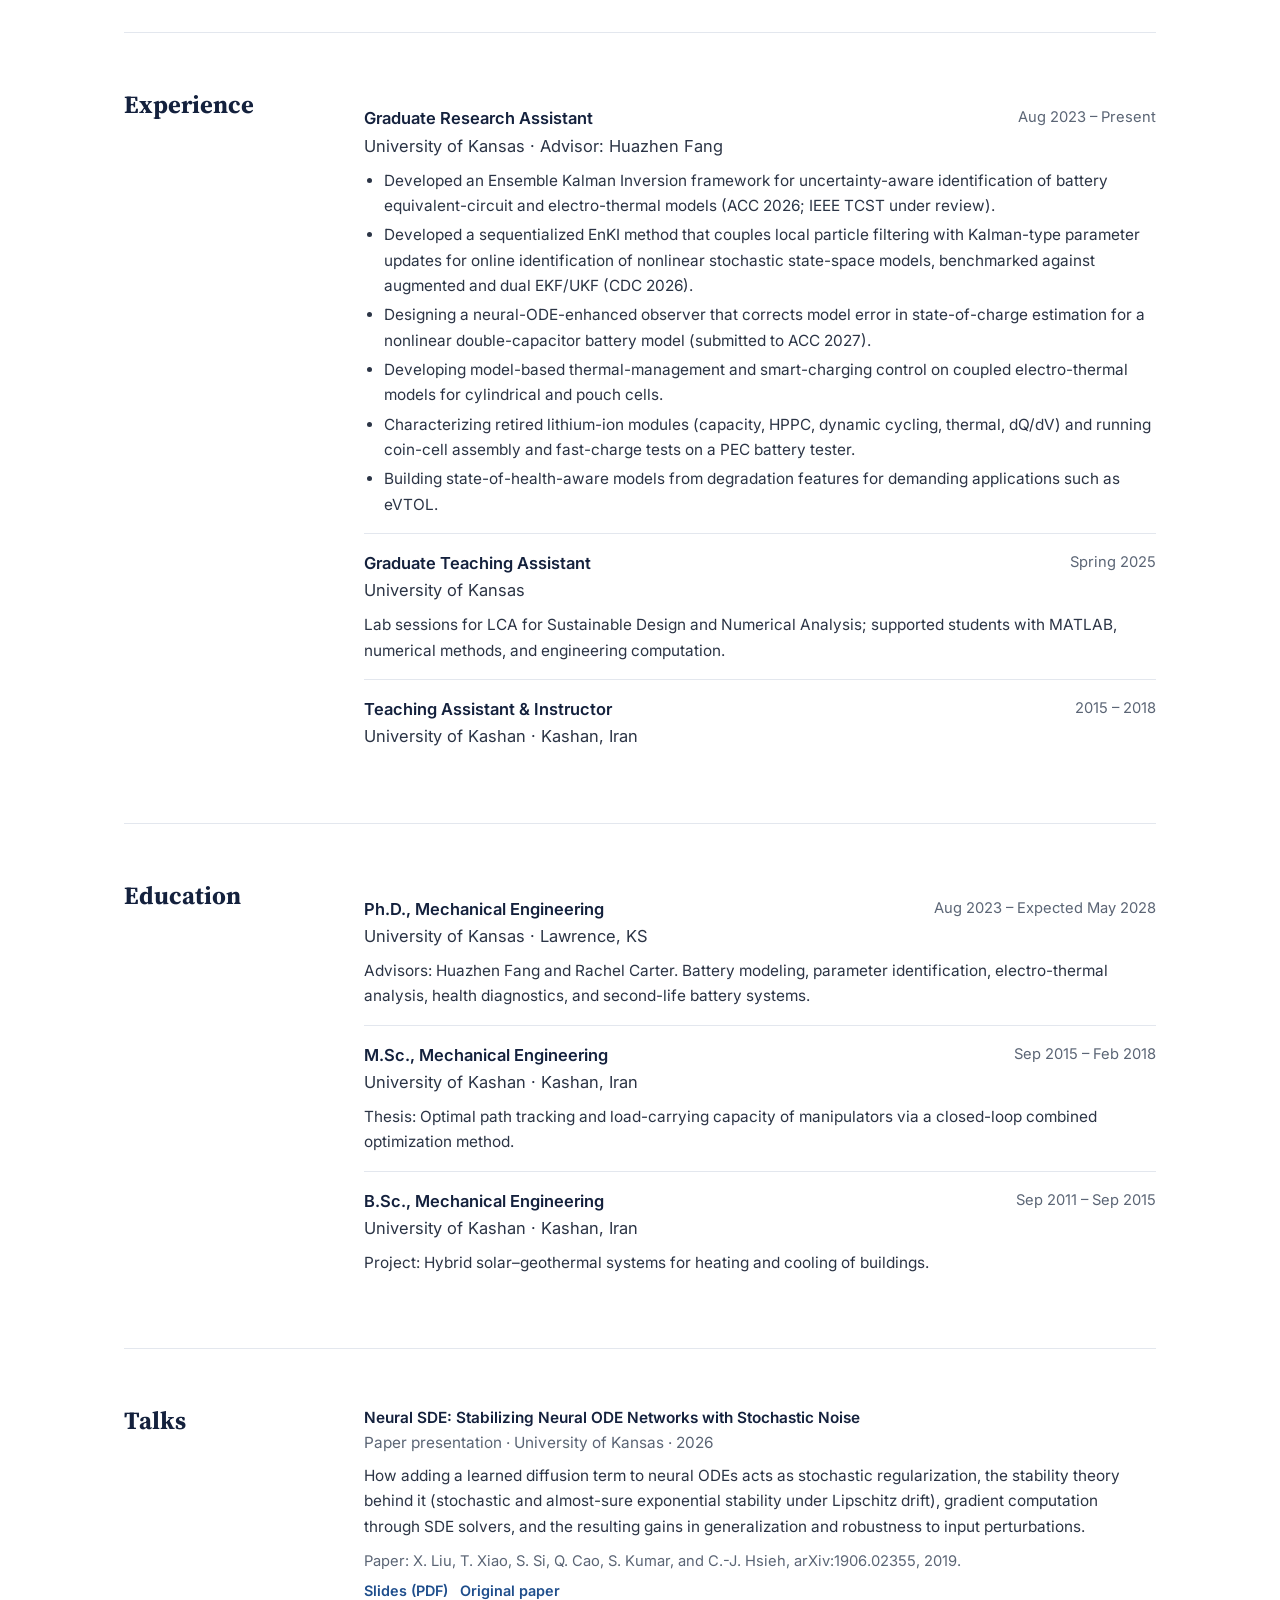
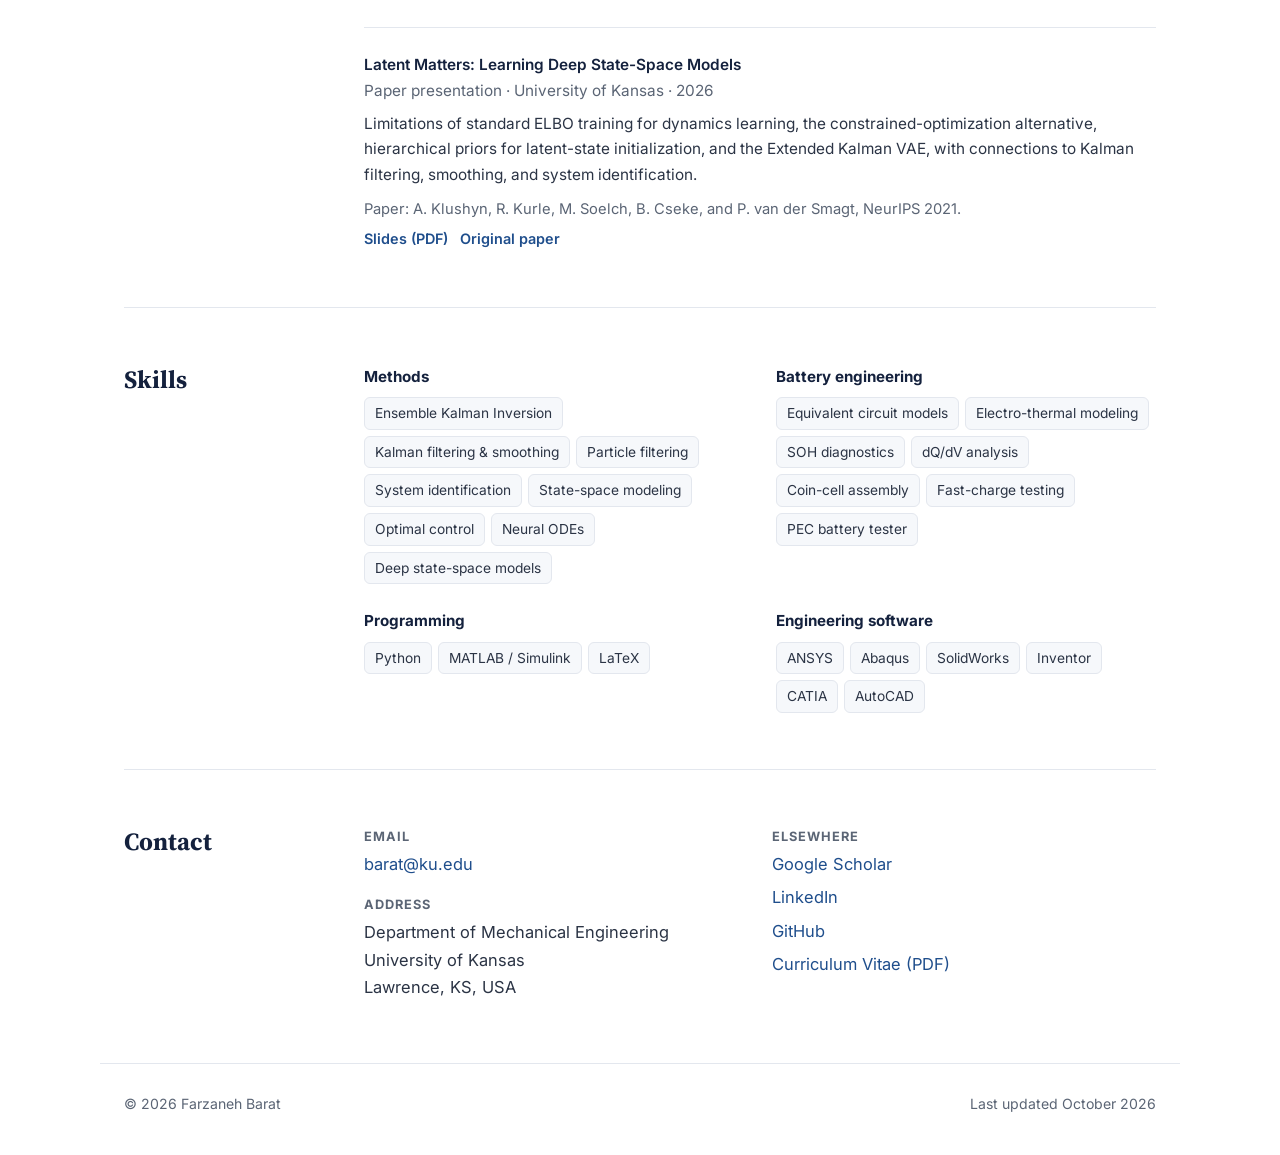
==== commit 57964056: "Add internship line, fix KBEI 2019 and TCST author list, add BibTeX, fix tablet menu, add sitemap" ====
--- a/index.html
+++ b/index.html
@@ -191,6 +191,10 @@
     }
     .badge.accepted { background: #e9f6ef; color: #1d6b45; }
     .badge.review { background: #fdf3e3; color: #8a5a12; }
+    .bib summary { cursor: pointer; color: var(--accent); list-style: none; }
+    .bib summary::-webkit-details-marker { display: none; }
+    .bib[open] { flex-basis: 100%; }
+    .bib pre { margin-top: 8px; padding: 10px 12px; background: var(--soft); border: 1px solid var(--line); border-radius: 6px; font-size: 0.78rem; font-weight: 400; white-space: pre-wrap; overflow-wrap: anywhere; color: var(--text); }
     .pub-links { display: flex; flex-wrap: wrap; gap: 12px; margin-top: 6px; font-size: 0.9rem; font-weight: 600; }
 
     /* Timeline (experience / education) */
@@ -249,6 +253,11 @@
       .section { grid-template-columns: 1fr; gap: 20px; padding: 44px 0; }
       .section > h2 { position: static; }
       .projects, .skill-groups, .contact-grid { grid-template-columns: 1fr; }
+      .navbar { flex-direction: column; align-items: flex-start; gap: 8px; }
+      .nav-links { width: 100%; overflow-x: auto; scrollbar-width: none; }
+      .nav-links::-webkit-scrollbar { display: none; }
+      .nav-links a { white-space: nowrap; }
+      html { scroll-padding-top: 110px; }
     }
     @media (max-width: 720px) {
       .navbar { flex-direction: column; align-items: flex-start; gap: 8px; padding: 12px 16px; }
@@ -333,7 +342,7 @@
     <!-- ================= HERO ================= -->
     <section class="hero" id="top">
       <div>
-
+        <p class="status">Seeking a Summer 2027 internship: battery modeling, BMS algorithms, controls</p>
         <h1>Farzaneh Barat</h1>
         <p class="role">
           <strong>Ph.D. Student in Mechanical Engineering</strong> · University of Kansas
@@ -420,10 +429,15 @@
           <li class="pub">
             <span class="venue-chip">TCST</span>
             <div>
-              <p class="pub-title">System identification of nonlinear state-space models using Ensemble Kalman Inversion with application to lithium-ion batteries</p>
-              <p class="pub-authors"><span class="me">F. Barat</span> and H. Fang</p>
+              <p class="pub-title">System Identification for Nonlinear Stochastic State-Space Models Using Ensemble Kalman Inversion with Application to Lithium-Ion Batteries</p>
+              <p class="pub-authors"><span class="me">F. Barat</span>, R. Carter, S. Wilson, H. Kim, X. Lin, and H. Fang</p>
               <p class="pub-venue"><em>IEEE Transactions on Control Systems Technology</em><span class="badge review">Under review</span></p>
-              <div class="pub-links"><a href="https://arxiv.org/abs/2610.26741" target="_blank" rel="noopener">arXiv</a></div>
+              <div class="pub-links"><a href="https://arxiv.org/abs/2610.26741" target="_blank" rel="noopener">arXiv</a><details class="bib"><summary>BibTeX</summary><pre>@article{barat2026enki,
+  title   = {System Identification for Nonlinear Stochastic State-Space Models Using Ensemble Kalman Inversion with Application to Lithium-Ion Batteries},
+  author  = {Barat, Farzaneh and Carter, Rachel and Wilson, Sara and Kim, Huijeong and Lin, Xinfan and Fang, Huazhen},
+  journal = {arXiv preprint arXiv:2610.26741},
+  year    = {2026}
+}</pre></details></div>
             </div>
           </li>
           <li class="pub">
@@ -432,7 +446,16 @@
               <p class="pub-title">Solving nonlinear optimal path tracking problem using a new closed-loop direct-indirect optimization method: Application on mechanical manipulators</p>
               <p class="pub-authors">M. Irani Rahaghi and <span class="me">F. Barat</span></p>
               <p class="pub-venue"><em>Robotica</em>, vol. 37, no. 1, pp. 39–61, Jan. 2019</p>
-              <div class="pub-links"><a href="https://doi.org/10.1017/S0263574718000851" target="_blank" rel="noopener">DOI</a></div>
+              <div class="pub-links"><a href="https://doi.org/10.1017/S0263574718000851" target="_blank" rel="noopener">DOI</a><details class="bib"><summary>BibTeX</summary><pre>@article{iranirahaghi2019robotica,
+  title   = {Solving nonlinear optimal path tracking problem using a new closed loop direct--indirect optimization method: Application on mechanical manipulators},
+  author  = {Irani Rahaghi, M. and Barat, Farzaneh},
+  journal = {Robotica},
+  volume  = {37},
+  number  = {1},
+  pages   = {39--61},
+  year    = {2019},
+  doi     = {10.1017/S0263574718000851}
+}</pre></details></div>
             </div>
           </li>
         </ol>
@@ -453,7 +476,13 @@
               <p class="pub-title">Recursive Parameter Identification of Nonlinear Stochastic State-Space Models via Sequentialized Ensemble Kalman Inversion</p>
               <p class="pub-authors"><span class="me">F. Barat</span>, R. Carter, S. Wilson, and H. Fang</p>
               <p class="pub-venue"><em>Proceedings of the 2026 IEEE Conference on Decision and Control (CDC)</em>, 2026<span class="badge accepted">Accepted</span></p>
-              <div class="pub-links"><a href="https://arxiv.org/abs/2609.22704" target="_blank" rel="noopener">arXiv</a></div>
+              <div class="pub-links"><a href="https://arxiv.org/abs/2609.22704" target="_blank" rel="noopener">arXiv</a><details class="bib"><summary>BibTeX</summary><pre>@inproceedings{barat2026senki,
+  title     = {Recursive Parameter Identification of Nonlinear Stochastic State-Space Models via Sequentialized Ensemble Kalman Inversion},
+  author    = {Barat, Farzaneh and Carter, Rachel and Wilson, Sara and Fang, Huazhen},
+  booktitle = {Proceedings of the 65th IEEE Conference on Decision and Control (CDC)},
+  year      = {2026},
+  note      = {arXiv:2609.22704}
+}</pre></details></div>
             </div>
           </li>
           <li class="pub">
@@ -462,16 +491,29 @@
               <p class="pub-title">System Identification of Lithium-Ion Battery Equivalent Circuit Models Using Ensemble Kalman Inversion</p>
               <p class="pub-authors"><span class="me">F. Barat</span>, S. Wilson, H. Kim, and H. Fang</p>
               <p class="pub-venue"><em>Proceedings of the 2026 American Control Conference (ACC)</em>, 2026</p>
-              <div class="pub-links"><a href="https://ieeexplore.ieee.org/abstract/document/11616140" target="_blank" rel="noopener">IEEE Xplore</a><a href="https://arxiv.org/abs/2604.10813" target="_blank" rel="noopener">arXiv</a></div>
+              <div class="pub-links"><a href="https://ieeexplore.ieee.org/abstract/document/11616140" target="_blank" rel="noopener">IEEE Xplore</a><a href="https://arxiv.org/abs/2604.10813" target="_blank" rel="noopener">arXiv</a><details class="bib"><summary>BibTeX</summary><pre>@inproceedings{barat2026acc,
+  title     = {System Identification of Lithium-Ion Battery Equivalent Circuit Models Using Ensemble Kalman Inversion},
+  author    = {Barat, Farzaneh and Wilson, Sara and Kim, Huijeong and Fang, Huazhen},
+  booktitle = {Proceedings of the 2026 American Control Conference (ACC)},
+  pages     = {1615--1622},
+  year      = {2026}
+}</pre></details></div>
             </div>
           </li>
           <li class="pub">
-            <span class="venue-chip">ICEE 2019</span>
+            <span class="venue-chip">KBEI 2019</span>
             <div>
-              <p class="pub-title">Solving nonlinear optimization problem using a new closed loop method for optimal tracking of a path</p>
-              <p class="pub-authors"><span class="me">F. Barat</span> and M. Irani Rahaghi</p>
-              <p class="pub-venue"><em>27th Iranian Conference on Electrical Engineering</em>, Yazd, Iran, pp. 1415–1420, May 2019</p>
-              <div class="pub-links"><a href="https://doi.org/10.1109/KBEI.2019.8734913" target="_blank" rel="noopener">DOI</a></div>
+              <p class="pub-title">Solving nonlinear optimization problem using new closed loop method for optimal path tracking</p>
+              <p class="pub-authors"><span class="me">F. Barat</span>, M. Irani, and M. Pahlevanzade</p>
+              <p class="pub-venue"><em>2019 5th Conference on Knowledge Based Engineering and Innovation (KBEI)</em>, Tehran, Iran, pp. 472–477, 2019</p>
+              <div class="pub-links"><a href="https://doi.org/10.1109/KBEI.2019.8734913" target="_blank" rel="noopener">DOI</a><details class="bib"><summary>BibTeX</summary><pre>@inproceedings{barat2019kbei,
+  title     = {Solving nonlinear optimization problem using new closed loop method for optimal path tracking},
+  author    = {Barat, Farzaneh and Irani, Mohsen and Pahlevanzade, Mahsa},
+  booktitle = {2019 5th Conference on Knowledge Based Engineering and Innovation (KBEI)},
+  pages     = {472--477},
+  year      = {2019},
+  doi       = {10.1109/KBEI.2019.8734913}
+}</pre></details></div>
             </div>
           </li>
         </ol>
@@ -528,8 +570,8 @@
             <p class="entry-title">Ph.D., Mechanical Engineering</p>
             <p class="entry-org">University of Kansas · Lawrence, KS</p>
           </div>
-          <p class="entry-date">Aug 2023 – Present</p>
-          <div class="entry-body">Advisor: Huazhen Fang. Battery modeling, parameter identification, electro-thermal analysis, health diagnostics, and second-life battery systems.</div>
+          <p class="entry-date">Aug 2023 – Expected May 2028</p>
+          <div class="entry-body">Advisors: Huazhen Fang and Rachel Carter. Battery modeling, parameter identification, electro-thermal analysis, health diagnostics, and second-life battery systems.</div>
         </div>
 
         <div class="entry">
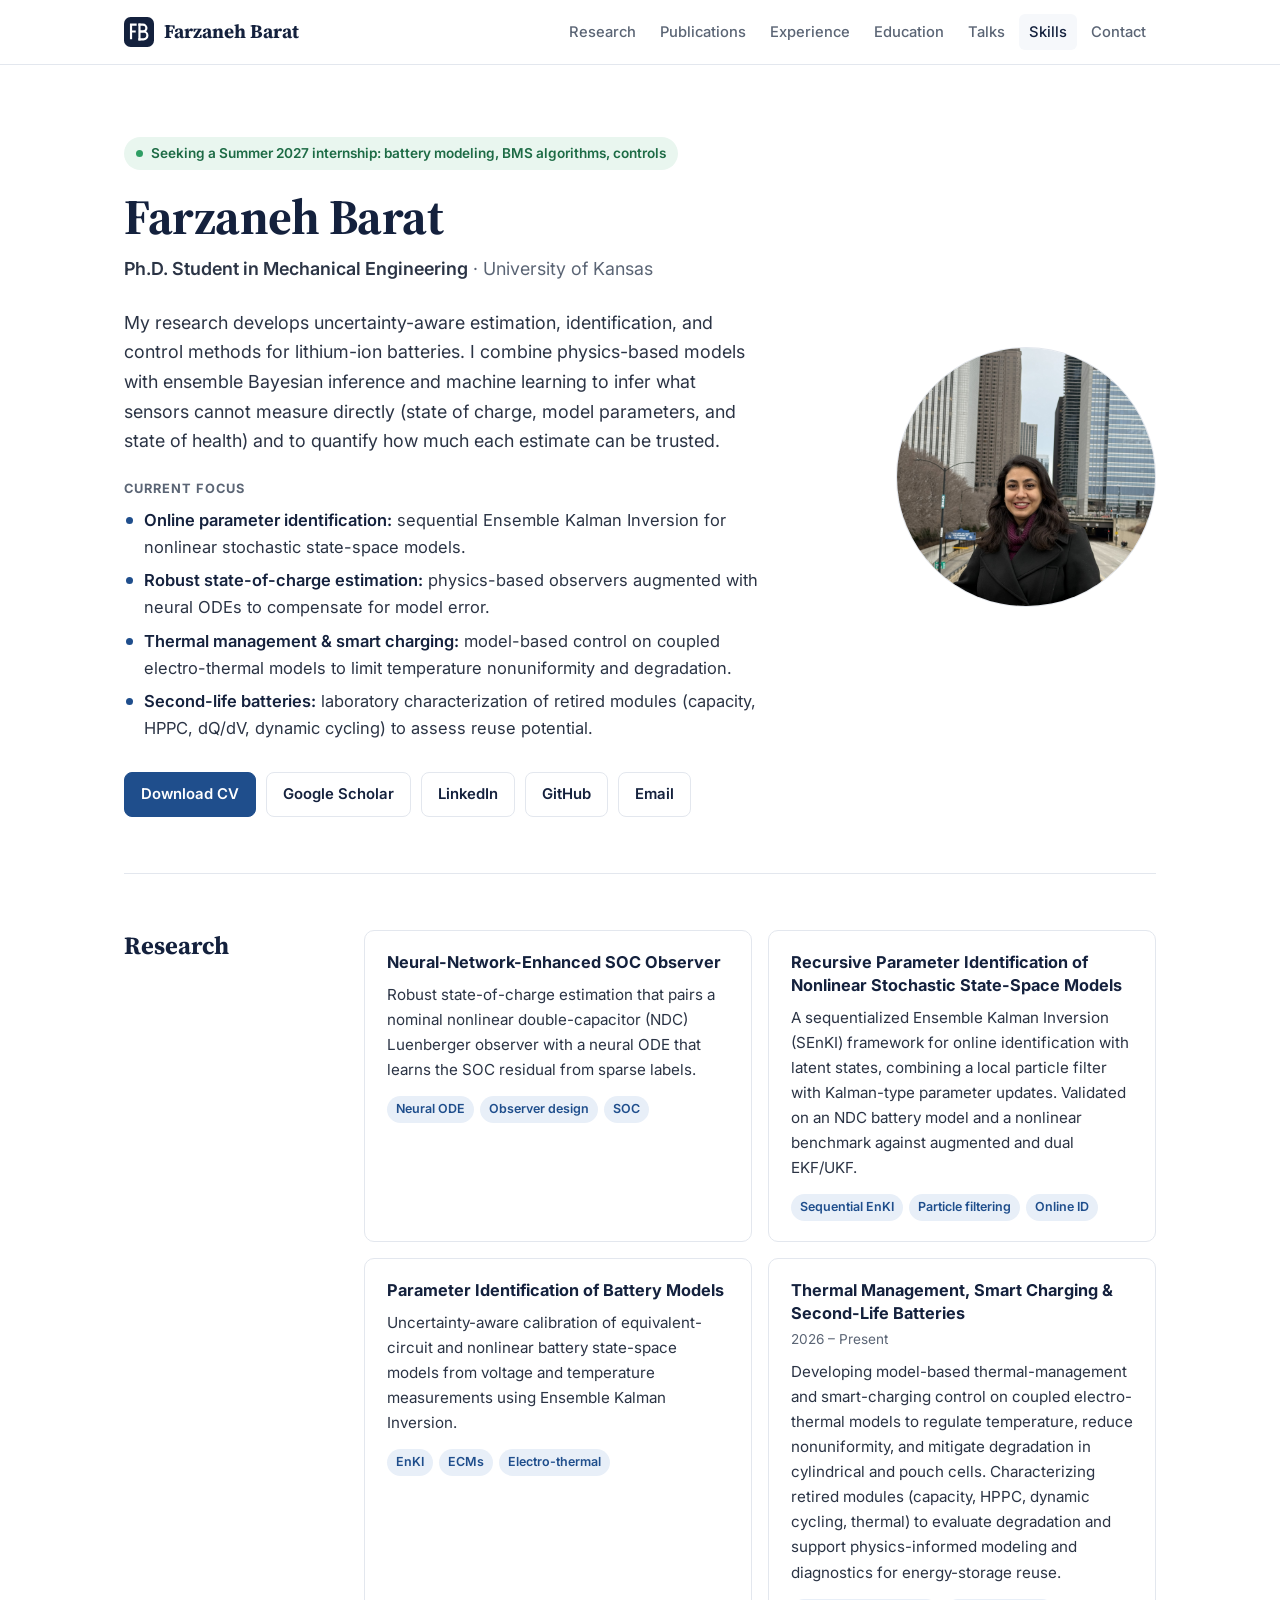
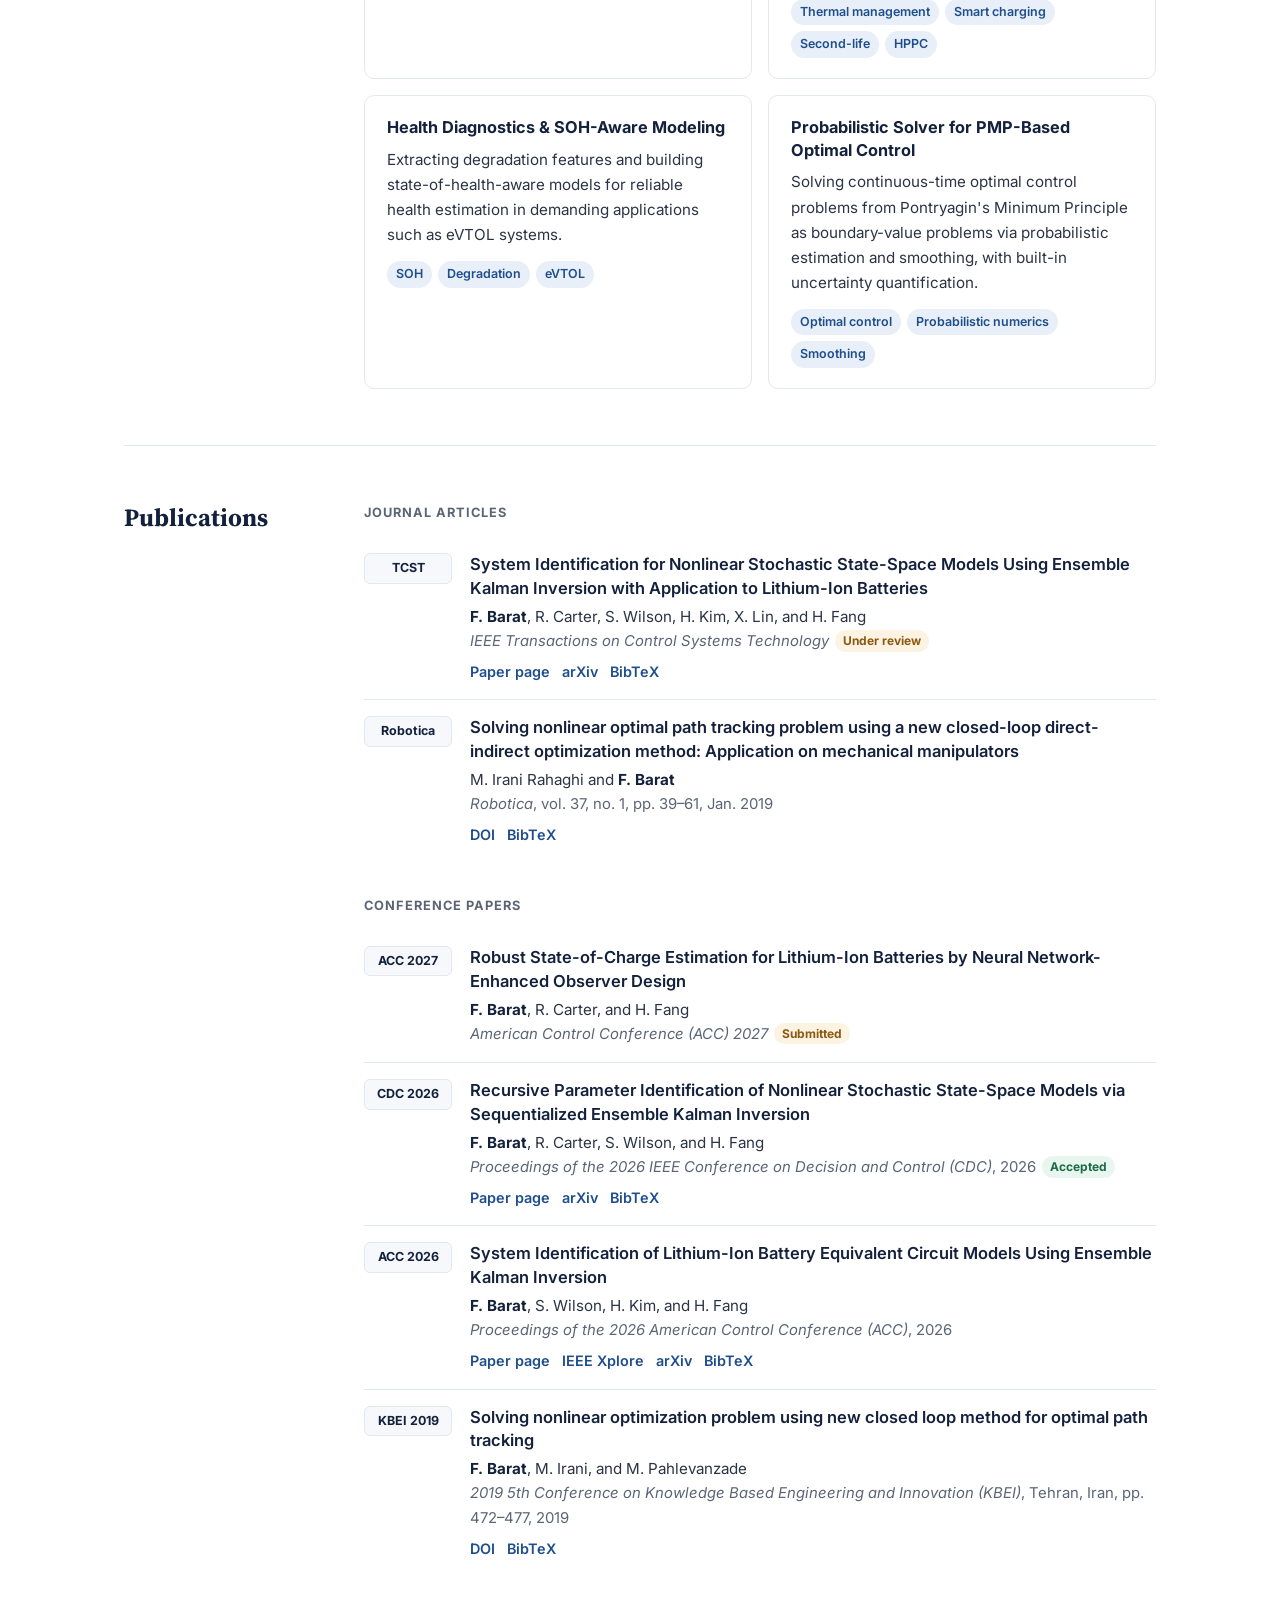
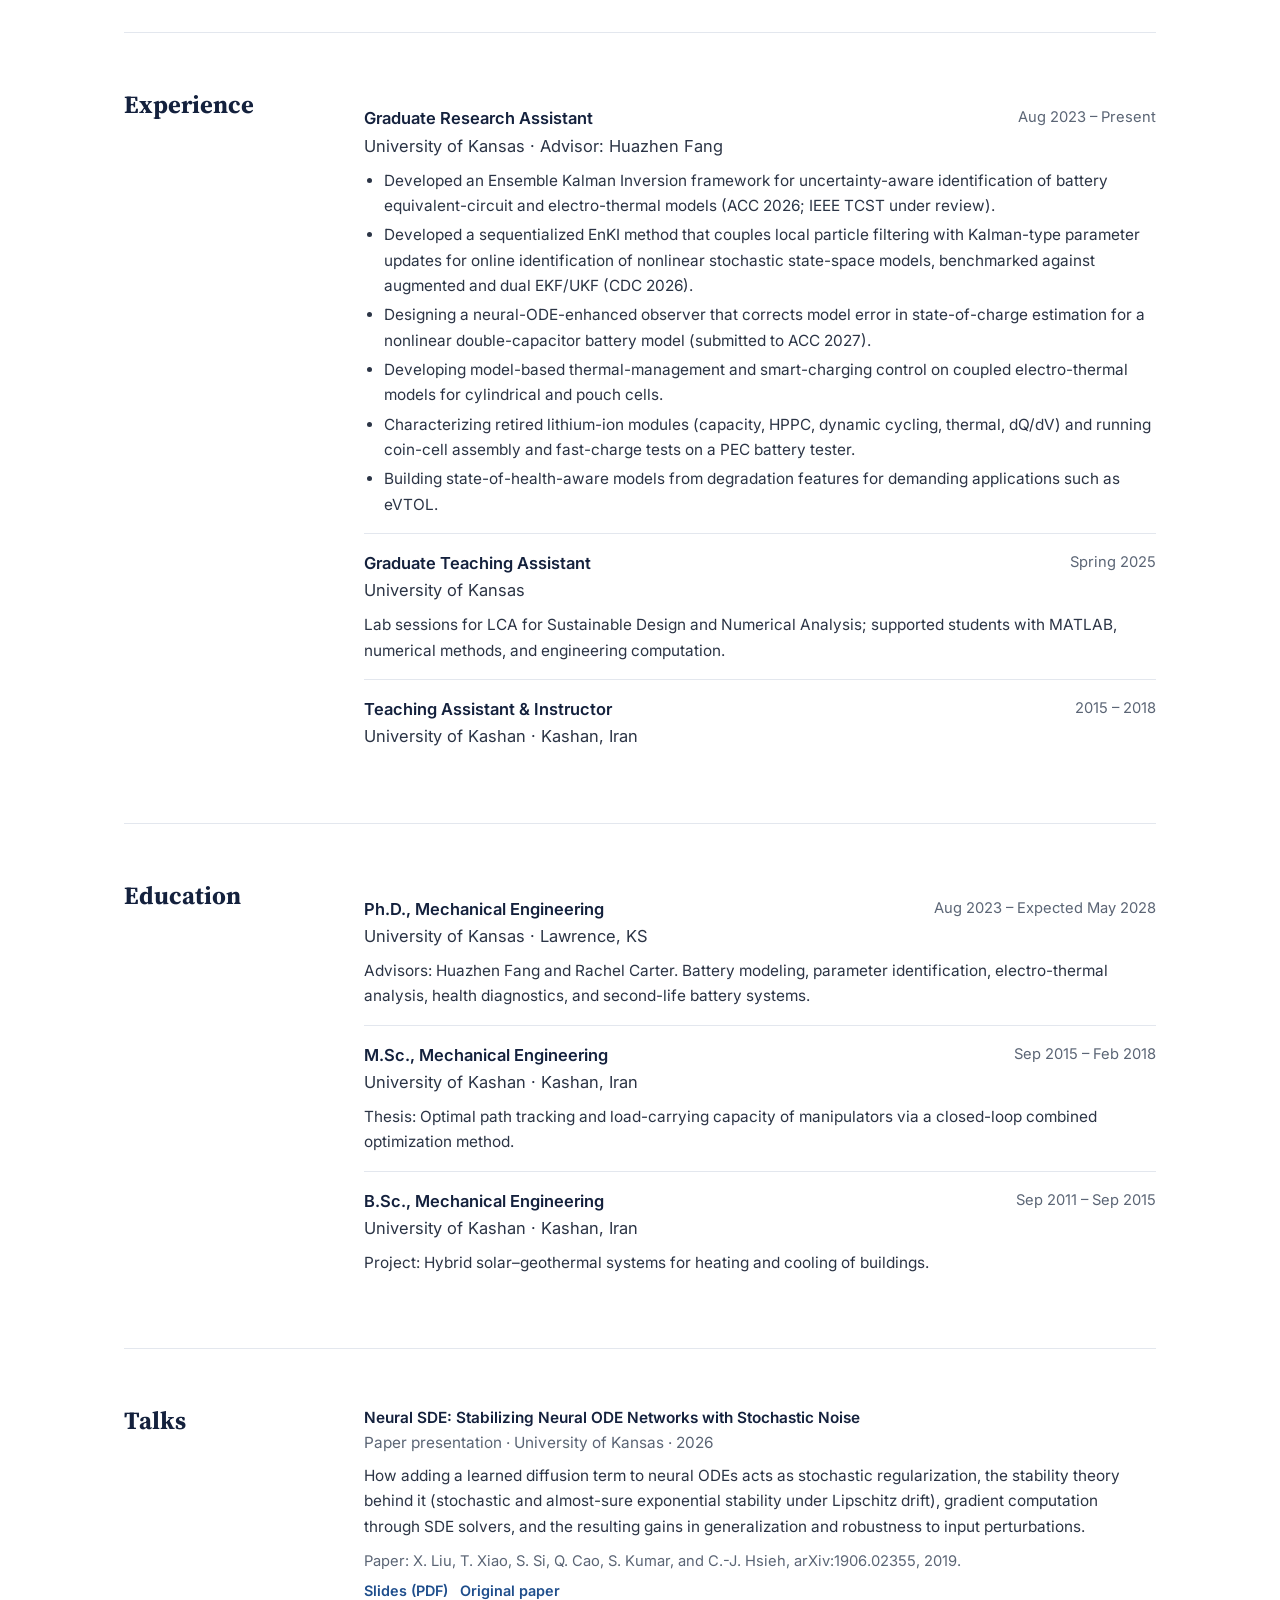
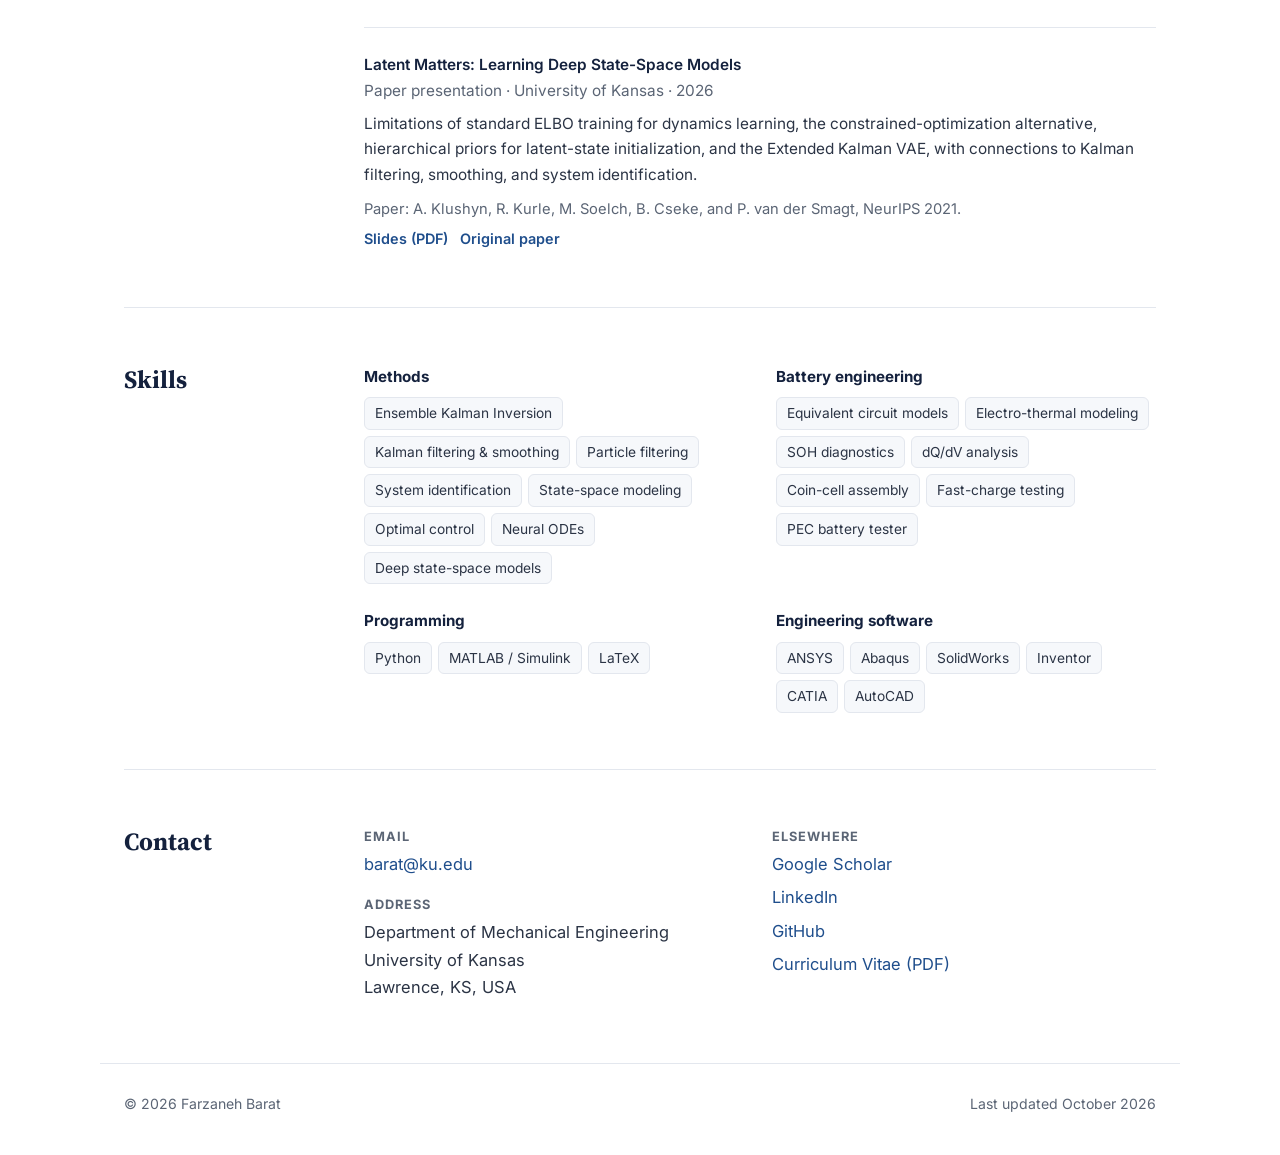
==== commit 8503e8a1: "Add files via upload" ====
--- a/index.html
+++ b/index.html
@@ -432,7 +432,7 @@
               <p class="pub-title">System Identification for Nonlinear Stochastic State-Space Models Using Ensemble Kalman Inversion with Application to Lithium-Ion Batteries</p>
               <p class="pub-authors"><span class="me">F. Barat</span>, R. Carter, S. Wilson, H. Kim, X. Lin, and H. Fang</p>
               <p class="pub-venue"><em>IEEE Transactions on Control Systems Technology</em><span class="badge review">Under review</span></p>
-              <div class="pub-links"><a href="https://arxiv.org/abs/2610.26741" target="_blank" rel="noopener">arXiv</a><details class="bib"><summary>BibTeX</summary><pre>@article{barat2026enki,
+              <div class="pub-links"><a href="papers/enki-nonlinear-sysid-batteries.html">Paper page</a><a href="https://arxiv.org/abs/2610.26741" target="_blank" rel="noopener">arXiv</a><details class="bib"><summary>BibTeX</summary><pre>@article{barat2026enki,
   title   = {System Identification for Nonlinear Stochastic State-Space Models Using Ensemble Kalman Inversion with Application to Lithium-Ion Batteries},
   author  = {Barat, Farzaneh and Carter, Rachel and Wilson, Sara and Kim, Huijeong and Lin, Xinfan and Fang, Huazhen},
   journal = {arXiv preprint arXiv:2610.26741},
@@ -476,7 +476,7 @@
               <p class="pub-title">Recursive Parameter Identification of Nonlinear Stochastic State-Space Models via Sequentialized Ensemble Kalman Inversion</p>
               <p class="pub-authors"><span class="me">F. Barat</span>, R. Carter, S. Wilson, and H. Fang</p>
               <p class="pub-venue"><em>Proceedings of the 2026 IEEE Conference on Decision and Control (CDC)</em>, 2026<span class="badge accepted">Accepted</span></p>
-              <div class="pub-links"><a href="https://arxiv.org/abs/2609.22704" target="_blank" rel="noopener">arXiv</a><details class="bib"><summary>BibTeX</summary><pre>@inproceedings{barat2026senki,
+              <div class="pub-links"><a href="papers/cdc2026-senki-recursive-id.html">Paper page</a><a href="https://arxiv.org/abs/2609.22704" target="_blank" rel="noopener">arXiv</a><details class="bib"><summary>BibTeX</summary><pre>@inproceedings{barat2026senki,
   title     = {Recursive Parameter Identification of Nonlinear Stochastic State-Space Models via Sequentialized Ensemble Kalman Inversion},
   author    = {Barat, Farzaneh and Carter, Rachel and Wilson, Sara and Fang, Huazhen},
   booktitle = {Proceedings of the 65th IEEE Conference on Decision and Control (CDC)},
@@ -491,7 +491,7 @@
               <p class="pub-title">System Identification of Lithium-Ion Battery Equivalent Circuit Models Using Ensemble Kalman Inversion</p>
               <p class="pub-authors"><span class="me">F. Barat</span>, S. Wilson, H. Kim, and H. Fang</p>
               <p class="pub-venue"><em>Proceedings of the 2026 American Control Conference (ACC)</em>, 2026</p>
-              <div class="pub-links"><a href="https://ieeexplore.ieee.org/abstract/document/11616140" target="_blank" rel="noopener">IEEE Xplore</a><a href="https://arxiv.org/abs/2604.10813" target="_blank" rel="noopener">arXiv</a><details class="bib"><summary>BibTeX</summary><pre>@inproceedings{barat2026acc,
+              <div class="pub-links"><a href="papers/acc2026-enki-battery-sysid.html">Paper page</a><a href="https://ieeexplore.ieee.org/abstract/document/11616140" target="_blank" rel="noopener">IEEE Xplore</a><a href="https://arxiv.org/abs/2604.10813" target="_blank" rel="noopener">arXiv</a><details class="bib"><summary>BibTeX</summary><pre>@inproceedings{barat2026acc,
   title     = {System Identification of Lithium-Ion Battery Equivalent Circuit Models Using Ensemble Kalman Inversion},
   author    = {Barat, Farzaneh and Wilson, Sara and Kim, Huijeong and Fang, Huazhen},
   booktitle = {Proceedings of the 2026 American Control Conference (ACC)},
